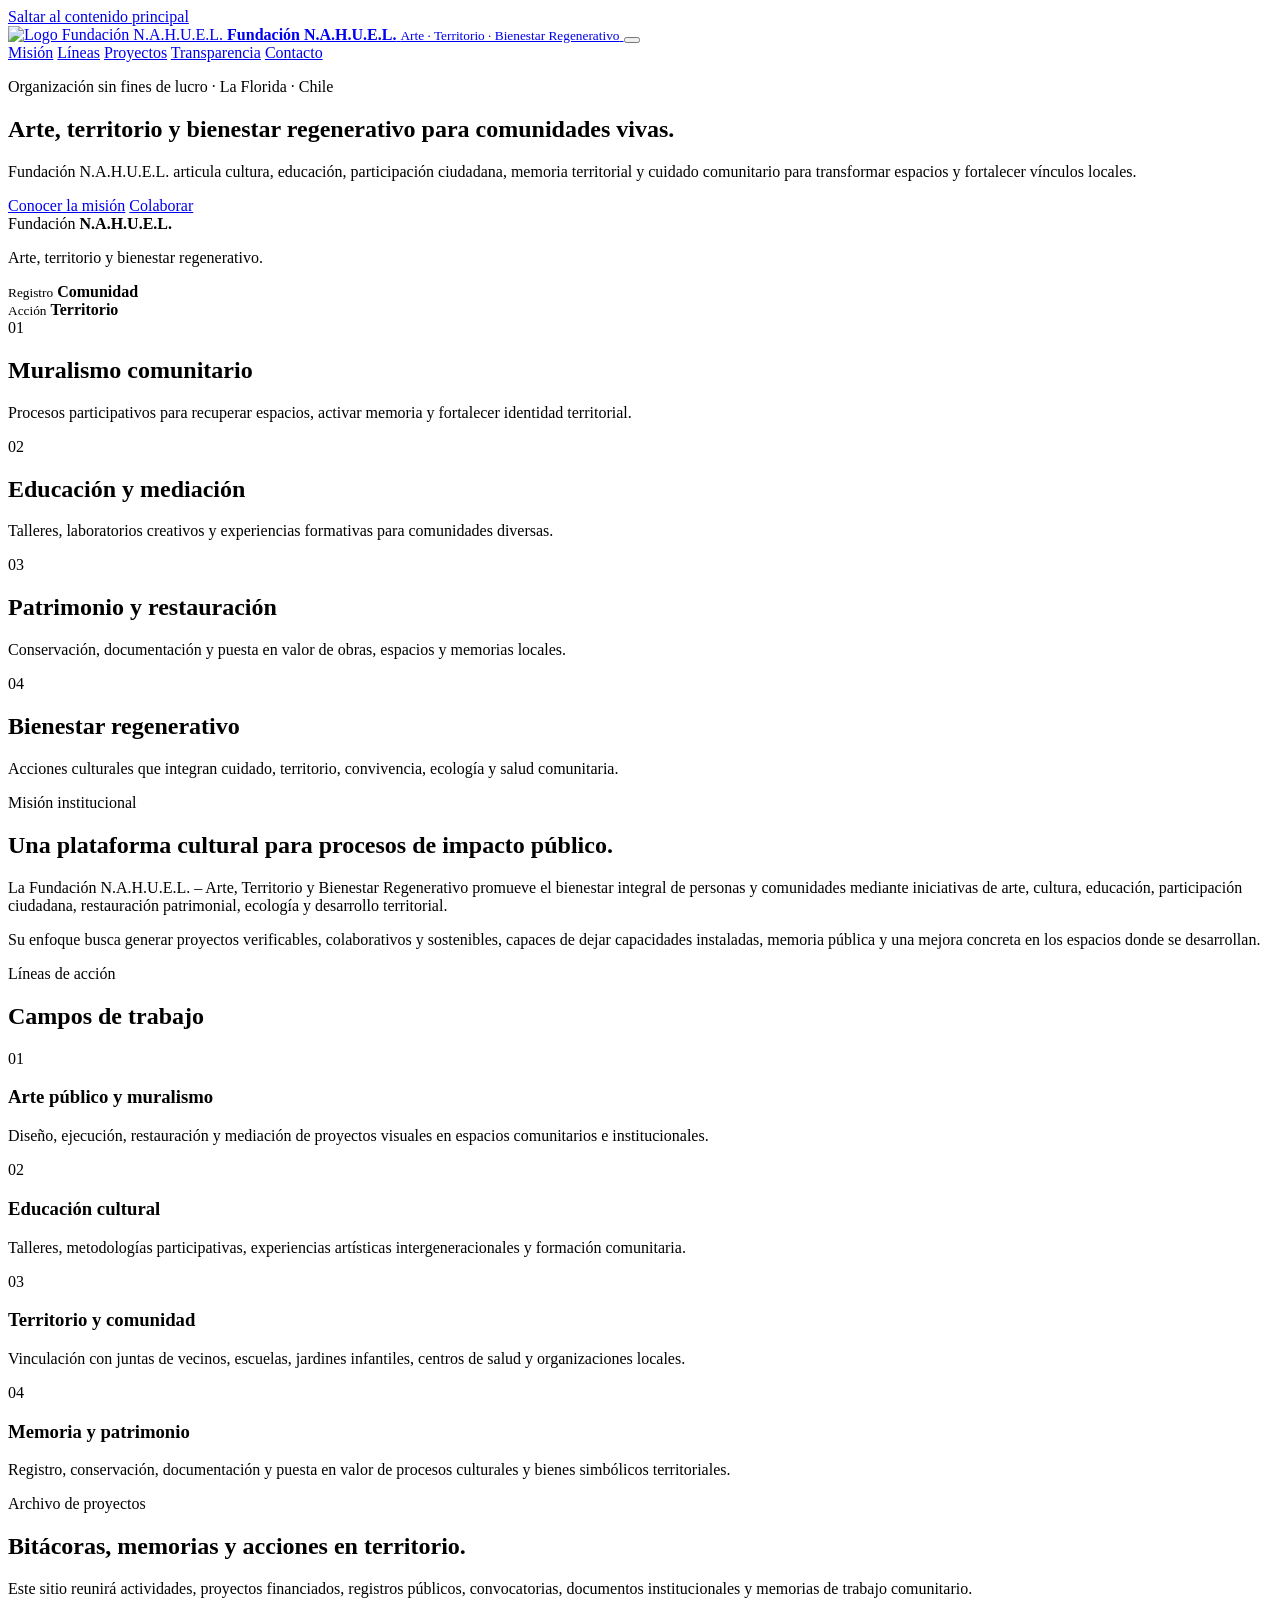
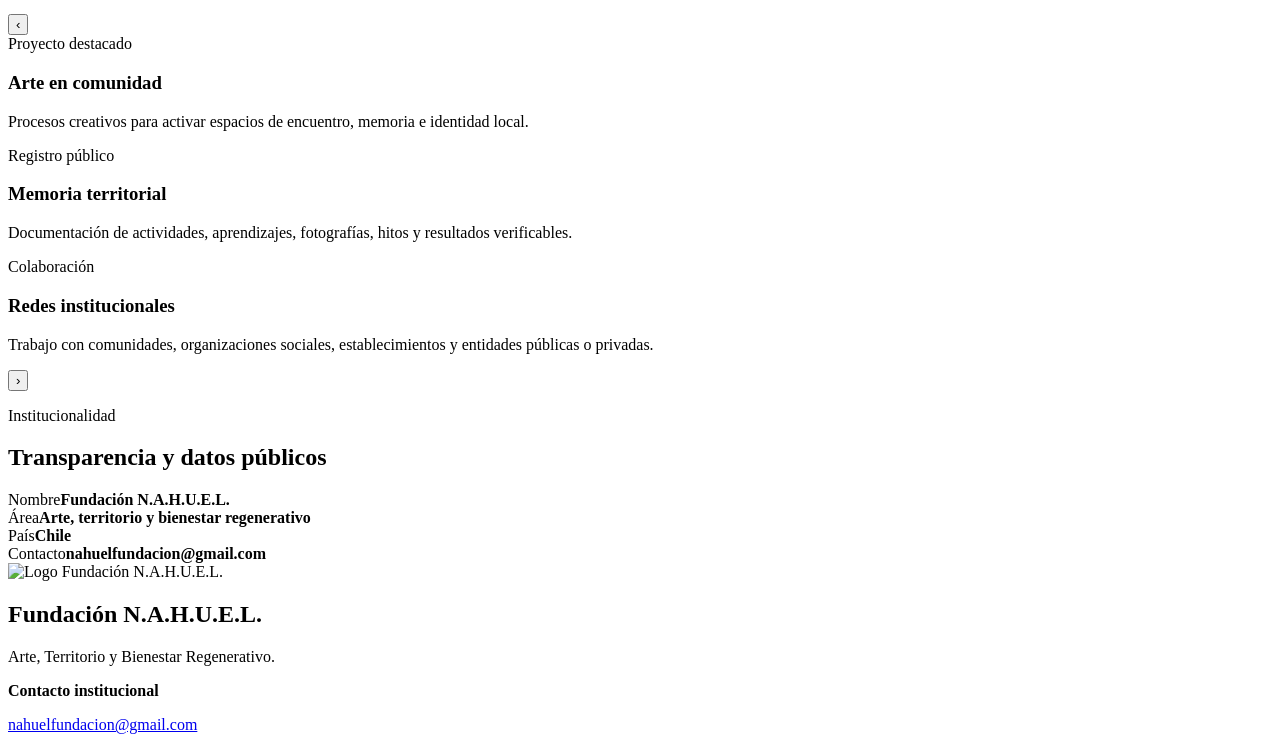
==== index.html @ 4fc53fb9 "Crear página inicial de Fundación N.A.H.U.E.L." ====
<!DOCTYPE html>
<html lang="es">
<head>
  <meta charset="UTF-8" />
  <meta name="viewport" content="width=device-width, initial-scale=1.0" />
  <title>Fundación N.A.H.U.E.L. | Arte, Territorio y Bienestar Regenerativo</title>
  <meta name="description" content="Sitio institucional de la Fundación N.A.H.U.E.L. – Arte, Territorio y Bienestar Regenerativo." />
  <meta name="theme-color" content="#f4efe5" />
  <link rel="preconnect" href="https://fonts.googleapis.com" />
  <link rel="preconnect" href="https://fonts.gstatic.com" crossorigin />
  <link href="https://fonts.googleapis.com/css2?family=Archivo:wght@400;500;700;800;900&family=Inter:wght@400;500;600;700&display=swap" rel="stylesheet" />
  <link rel="stylesheet" href="styles.css" />
</head>
<body>
  <a class="skip-link" href="#contenido">Saltar al contenido principal</a>

  <header class="site-header" aria-label="Encabezado principal">
    <a class="brand" href="#inicio" aria-label="Inicio Fundación N.A.H.U.E.L.">
      <img src="assets/img/logo-nahuel.svg" alt="Logo Fundación N.A.H.U.E.L." class="brand-logo" />
      <span class="brand-text">
        <strong>Fundación N.A.H.U.E.L.</strong>
        <small>Arte · Territorio · Bienestar Regenerativo</small>
      </span>
    </a>

    <button class="menu-toggle" type="button" aria-label="Abrir menú" aria-expanded="false" aria-controls="main-nav">
      <span></span><span></span><span></span>
    </button>

    <nav id="main-nav" class="main-nav" aria-label="Navegación principal">
      <a href="#mision">Misión</a>
      <a href="#lineas">Líneas</a>
      <a href="#proyectos">Proyectos</a>
      <a href="#transparencia">Transparencia</a>
      <a href="#contacto">Contacto</a>
    </nav>
  </header>

  <main id="contenido">
    <section id="inicio" class="hero section-pad">
      <div class="hero-copy">
        <p class="eyebrow">Organización sin fines de lucro · La Florida · Chile</p>
        <h1>Arte, territorio y bienestar regenerativo para comunidades vivas.</h1>
        <p class="lead">
          Fundación N.A.H.U.E.L. articula cultura, educación, participación ciudadana, memoria territorial y cuidado comunitario para transformar espacios y fortalecer vínculos locales.
        </p>
        <div class="hero-actions">
          <a class="button button-primary" href="#mision">Conocer la misión</a>
          <a class="button button-secondary" href="#contacto">Colaborar</a>
        </div>
      </div>

      <div class="hero-visual" aria-label="Panel visual institucional">
        <div class="mission-orbit orbit-one"></div>
        <div class="mission-orbit orbit-two"></div>
        <div class="visual-card visual-card-main">
          <span>Fundación</span>
          <strong>N.A.H.U.E.L.</strong>
          <p>Arte, territorio y bienestar regenerativo.</p>
        </div>
        <div class="visual-card visual-card-small top-card">
          <small>Registro</small>
          <strong>Comunidad</strong>
        </div>
        <div class="visual-card visual-card-small bottom-card">
          <small>Acción</small>
          <strong>Territorio</strong>
        </div>
      </div>
    </section>

    <section class="story-rail" aria-label="Áreas destacadas">
      <article>
        <span>01</span>
        <h2>Muralismo comunitario</h2>
        <p>Procesos participativos para recuperar espacios, activar memoria y fortalecer identidad territorial.</p>
      </article>
      <article>
        <span>02</span>
        <h2>Educación y mediación</h2>
        <p>Talleres, laboratorios creativos y experiencias formativas para comunidades diversas.</p>
      </article>
      <article>
        <span>03</span>
        <h2>Patrimonio y restauración</h2>
        <p>Conservación, documentación y puesta en valor de obras, espacios y memorias locales.</p>
      </article>
      <article>
        <span>04</span>
        <h2>Bienestar regenerativo</h2>
        <p>Acciones culturales que integran cuidado, territorio, convivencia, ecología y salud comunitaria.</p>
      </article>
    </section>

    <section id="mision" class="section-pad split-section">
      <div class="section-kicker">
        <p class="eyebrow">Misión institucional</p>
        <h2>Una plataforma cultural para procesos de impacto público.</h2>
      </div>
      <div class="rich-text">
        <p>
          La Fundación N.A.H.U.E.L. – Arte, Territorio y Bienestar Regenerativo promueve el bienestar integral de personas y comunidades mediante iniciativas de arte, cultura, educación, participación ciudadana, restauración patrimonial, ecología y desarrollo territorial.
        </p>
        <p>
          Su enfoque busca generar proyectos verificables, colaborativos y sostenibles, capaces de dejar capacidades instaladas, memoria pública y una mejora concreta en los espacios donde se desarrollan.
        </p>
      </div>
    </section>

    <section id="lineas" class="section-pad">
      <div class="section-heading">
        <p class="eyebrow">Líneas de acción</p>
        <h2>Campos de trabajo</h2>
      </div>
      <div class="card-grid">
        <article class="program-card">
          <span class="card-number">01</span>
          <h3>Arte público y muralismo</h3>
          <p>Diseño, ejecución, restauración y mediación de proyectos visuales en espacios comunitarios e institucionales.</p>
        </article>
        <article class="program-card">
          <span class="card-number">02</span>
          <h3>Educación cultural</h3>
          <p>Talleres, metodologías participativas, experiencias artísticas intergeneracionales y formación comunitaria.</p>
        </article>
        <article class="program-card">
          <span class="card-number">03</span>
          <h3>Territorio y comunidad</h3>
          <p>Vinculación con juntas de vecinos, escuelas, jardines infantiles, centros de salud y organizaciones locales.</p>
        </article>
        <article class="program-card">
          <span class="card-number">04</span>
          <h3>Memoria y patrimonio</h3>
          <p>Registro, conservación, documentación y puesta en valor de procesos culturales y bienes simbólicos territoriales.</p>
        </article>
      </div>
    </section>

    <section id="proyectos" class="section-pad feature-section">
      <div>
        <p class="eyebrow">Archivo de proyectos</p>
        <h2>Bitácoras, memorias y acciones en territorio.</h2>
        <p>
          Este sitio reunirá actividades, proyectos financiados, registros públicos, convocatorias, documentos institucionales y memorias de trabajo comunitario.
        </p>
      </div>
      <div class="mission-slider" aria-label="Carrusel de contenidos destacados">
        <button class="slider-control prev" type="button" aria-label="Ver anterior">‹</button>
        <div class="slides">
          <article class="slide active">
            <span>Proyecto destacado</span>
            <h3>Arte en comunidad</h3>
            <p>Procesos creativos para activar espacios de encuentro, memoria e identidad local.</p>
          </article>
          <article class="slide">
            <span>Registro público</span>
            <h3>Memoria territorial</h3>
            <p>Documentación de actividades, aprendizajes, fotografías, hitos y resultados verificables.</p>
          </article>
          <article class="slide">
            <span>Colaboración</span>
            <h3>Redes institucionales</h3>
            <p>Trabajo con comunidades, organizaciones sociales, establecimientos y entidades públicas o privadas.</p>
          </article>
        </div>
        <button class="slider-control next" type="button" aria-label="Ver siguiente">›</button>
      </div>
    </section>

    <section id="transparencia" class="section-pad transparency-section">
      <div class="section-heading">
        <p class="eyebrow">Institucionalidad</p>
        <h2>Transparencia y datos públicos</h2>
      </div>
      <div class="data-grid">
        <div><span>Nombre</span><strong>Fundación N.A.H.U.E.L.</strong></div>
        <div><span>Área</span><strong>Arte, territorio y bienestar regenerativo</strong></div>
        <div><span>País</span><strong>Chile</strong></div>
        <div><span>Contacto</span><strong>nahuelfundacion@gmail.com</strong></div>
      </div>
    </section>
  </main>

  <footer id="contacto" class="site-footer">
    <div>
      <img src="assets/img/logo-nahuel.svg" alt="Logo Fundación N.A.H.U.E.L." class="footer-logo" />
      <h2>Fundación N.A.H.U.E.L.</h2>
      <p>Arte, Territorio y Bienestar Regenerativo.</p>
    </div>
    <div class="footer-contact">
      <p><strong>Contacto institucional</strong></p>
      <a href="mailto:nahuelfundacion@gmail.com">nahuelfundacion@gmail.com</a>
    </div>
  </footer>

  <script src="script.js"></script>
</body>
</html>
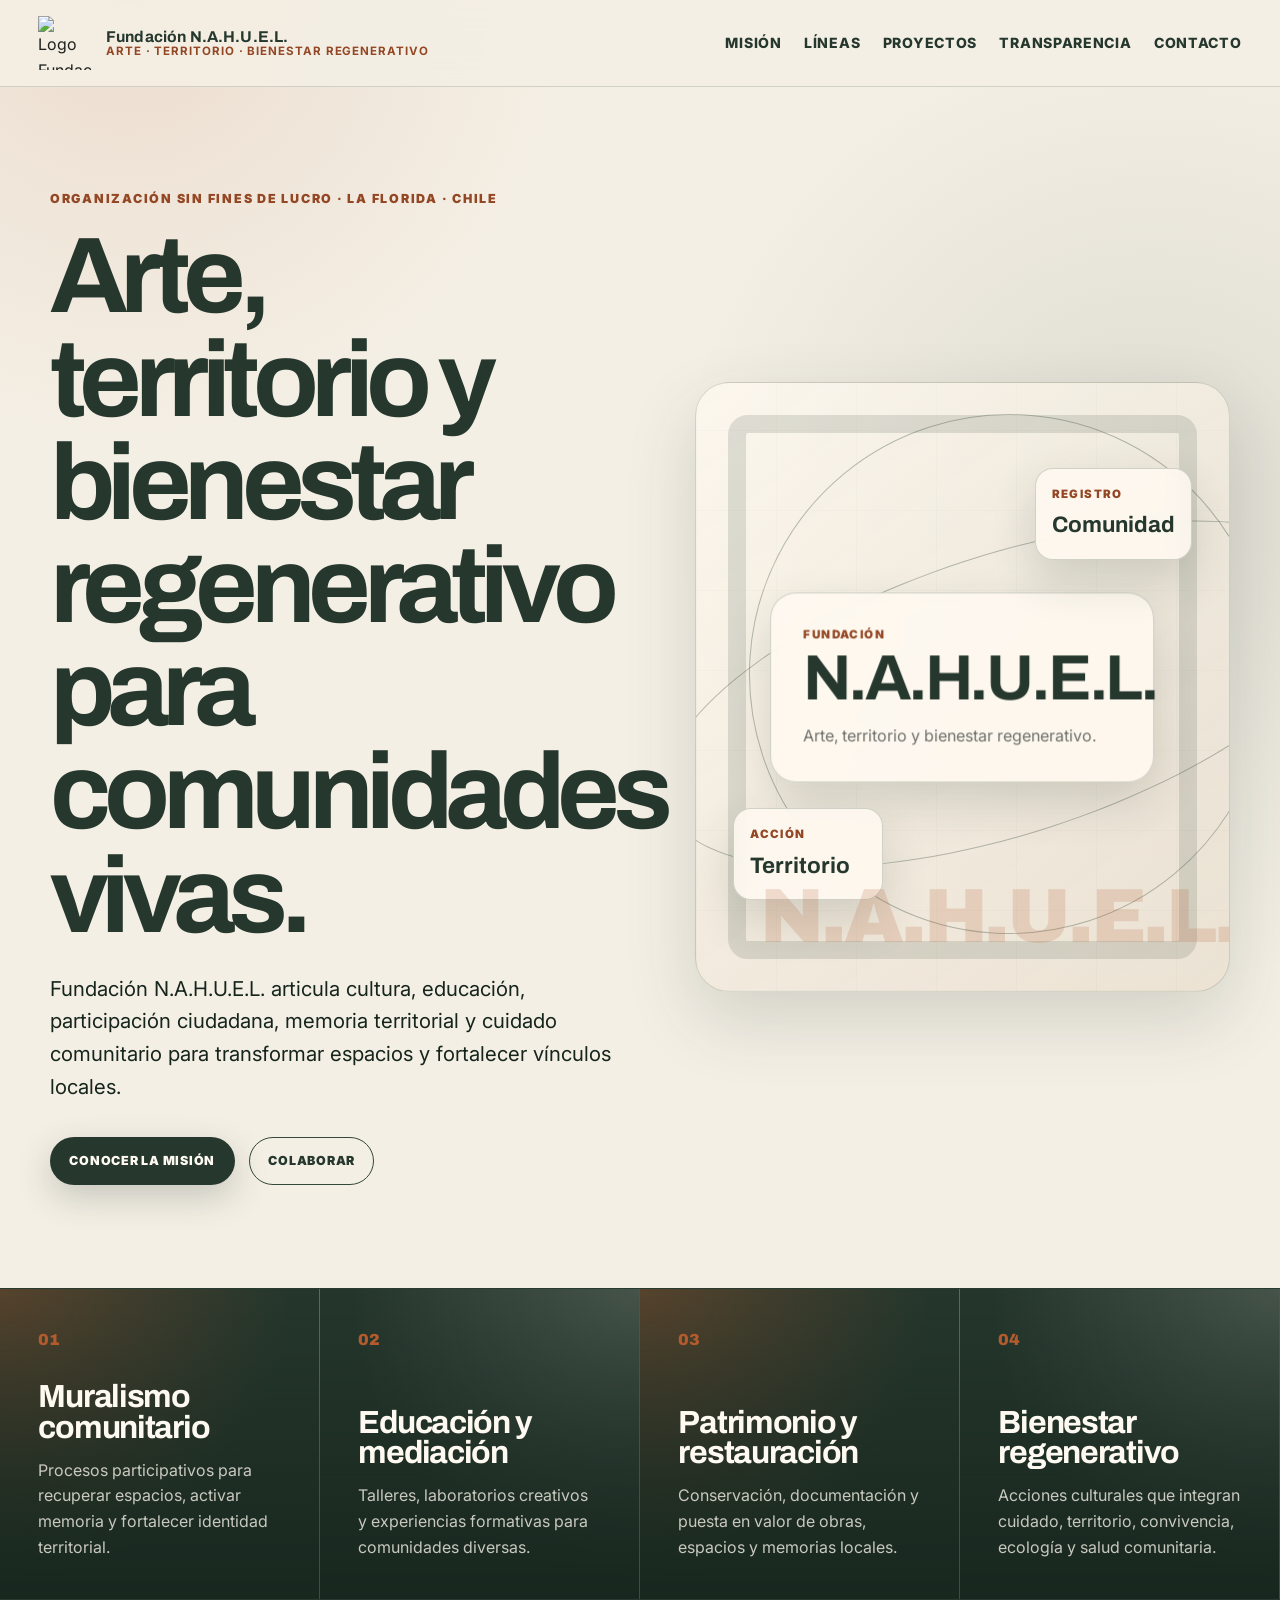
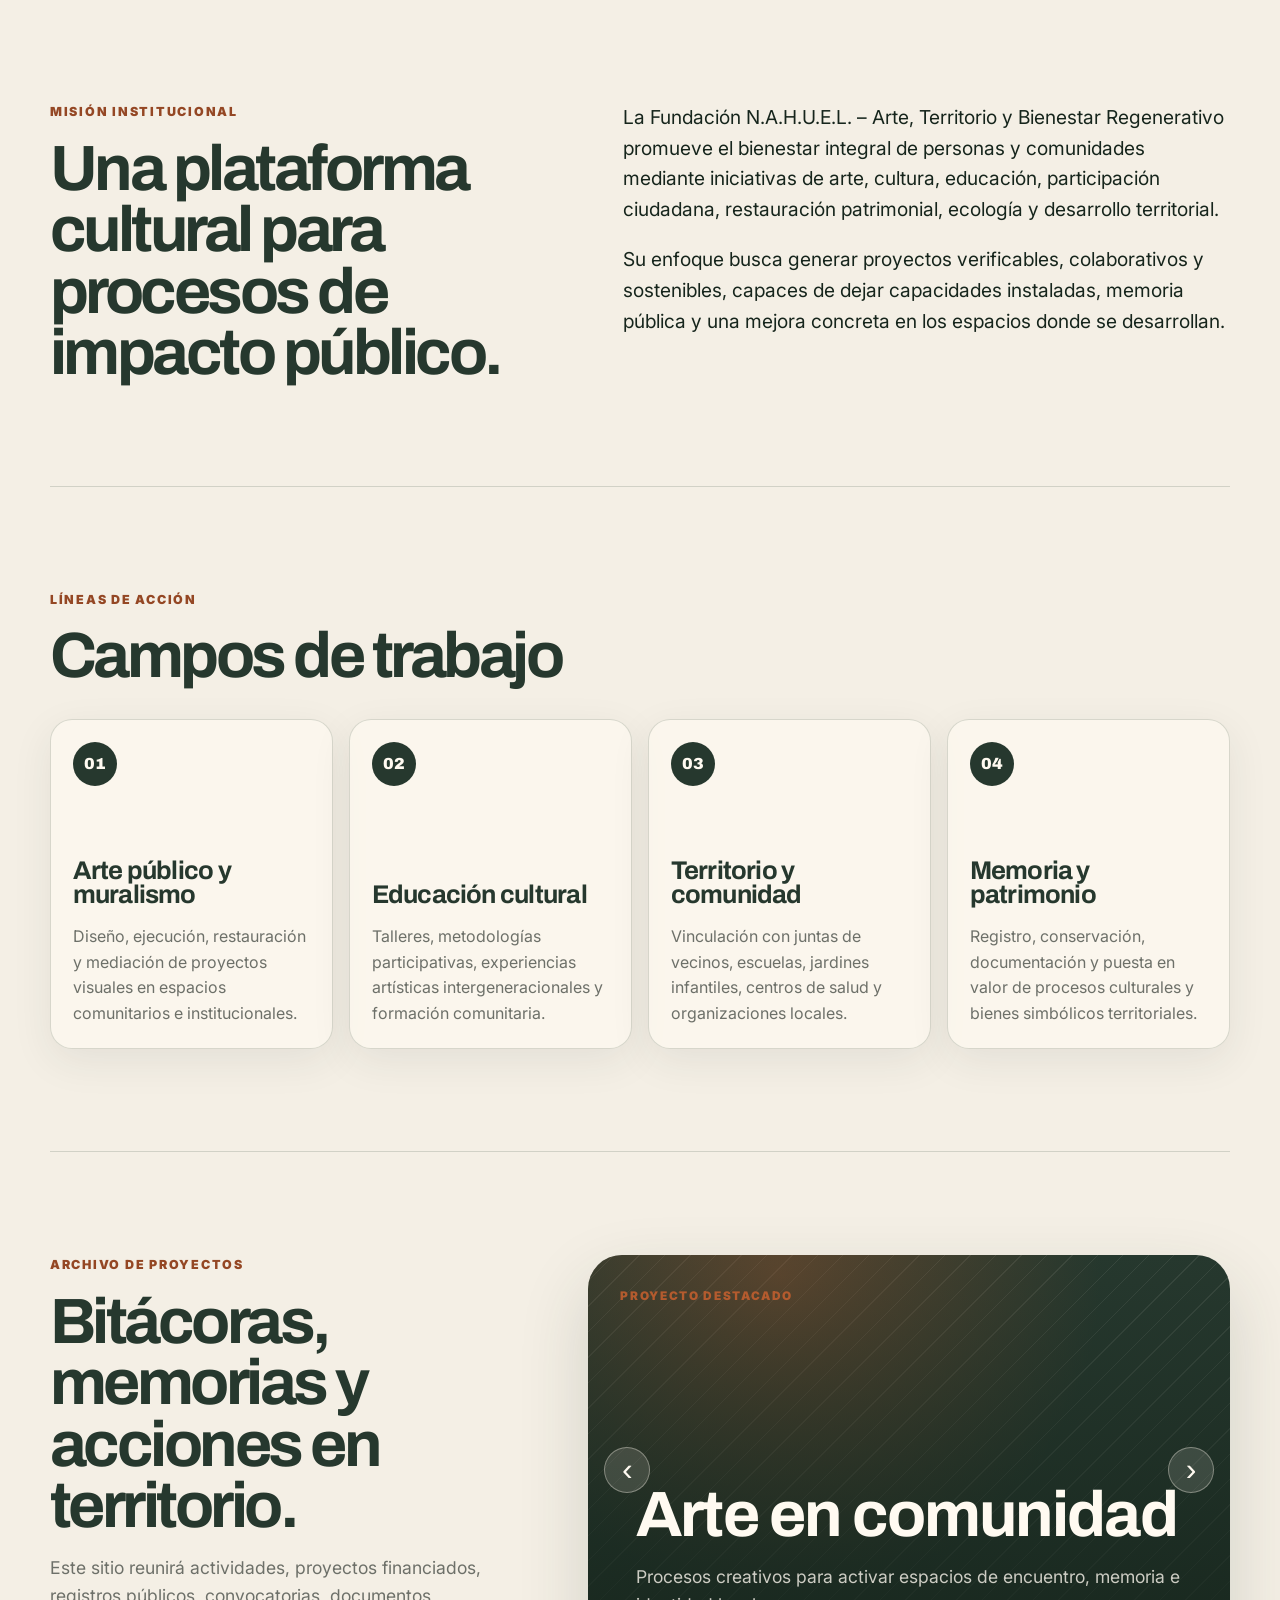
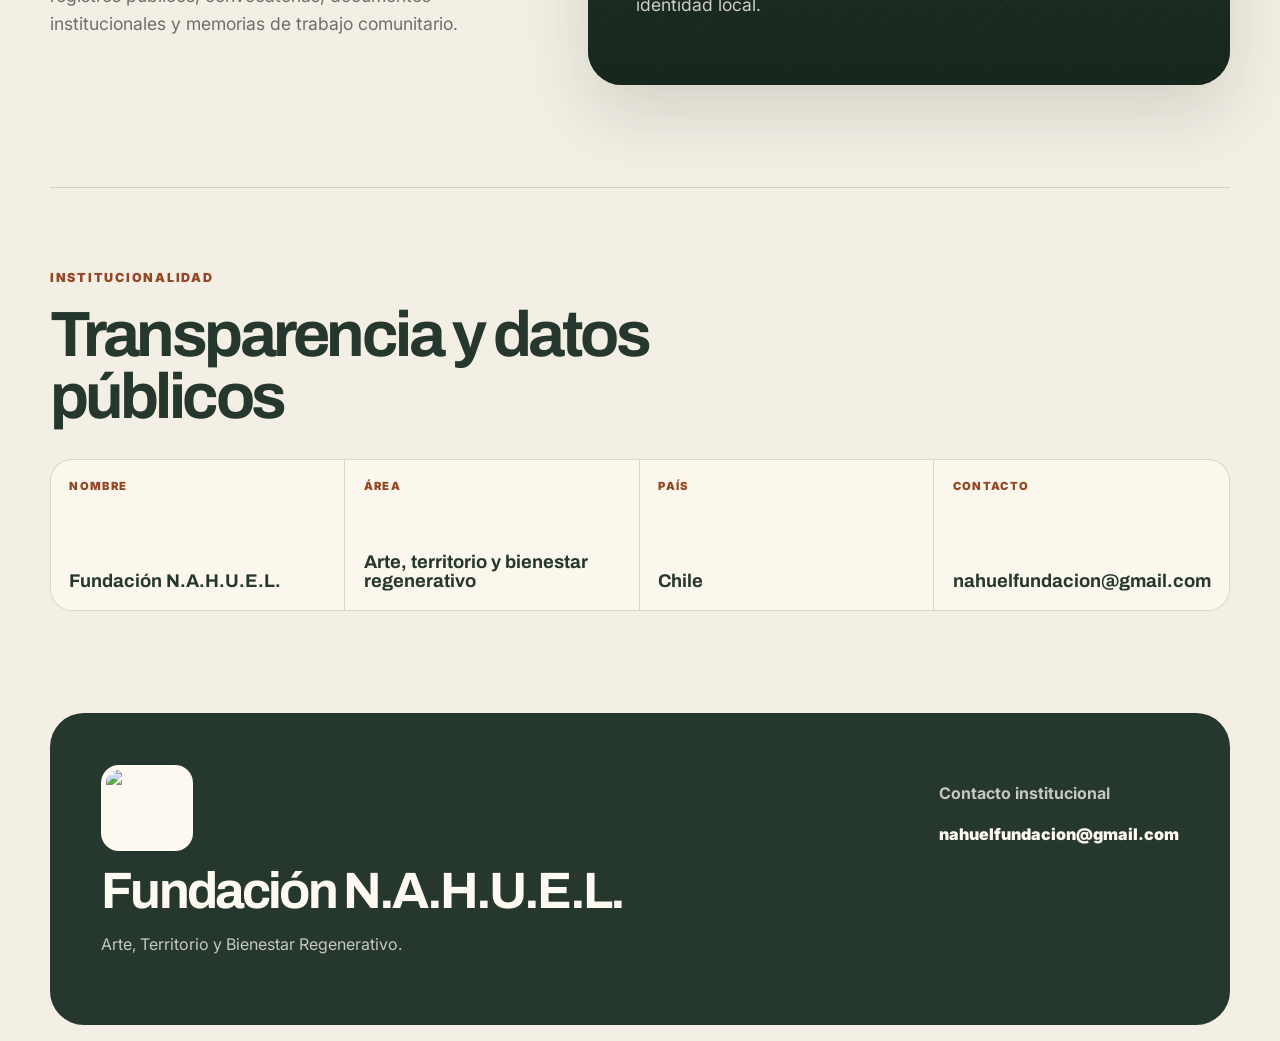
==== commit bce298eb: "Usar logo real en header y footer" ====
--- a/index.html
+++ b/index.html
@@ -16,7 +16,7 @@
 
   <header class="site-header" aria-label="Encabezado principal">
     <a class="brand" href="#inicio" aria-label="Inicio Fundación N.A.H.U.E.L.">
-      <img src="assets/img/logo-nahuel.svg" alt="Logo Fundación N.A.H.U.E.L." class="brand-logo" />
+      <img src="assets/img/logo nahuel - 001.jpg" alt="Logo Fundación N.A.H.U.E.L." class="brand-logo" />
       <span class="brand-text">
         <strong>Fundación N.A.H.U.E.L.</strong>
         <small>Arte · Territorio · Bienestar Regenerativo</small>
@@ -183,7 +183,7 @@
 
   <footer id="contacto" class="site-footer">
     <div>
-      <img src="assets/img/logo-nahuel.svg" alt="Logo Fundación N.A.H.U.E.L." class="footer-logo" />
+      <img src="assets/img/logo nahuel - 001.jpg" alt="Logo Fundación N.A.H.U.E.L." class="footer-logo" />
       <h2>Fundación N.A.H.U.E.L.</h2>
       <p>Arte, Territorio y Bienestar Regenerativo.</p>
     </div>
--- a/styles.css
+++ b/styles.css
@@ -0,0 +1,623 @@
+:root {
+  --bone: #f4efe5;
+  --bone-light: #fffaf1;
+  --bone-deep: #e7dccb;
+  --green: #33483a;
+  --green-deep: #26382e;
+  --green-ink: #16251c;
+  --copper: #b45b2e;
+  --copper-deep: #944724;
+  --ink: #1d211d;
+  --muted: #6d7069;
+  --line: rgba(51, 72, 58, 0.18);
+  --shadow: 0 28px 70px rgba(38, 56, 46, 0.16);
+  --radius-lg: 34px;
+  --radius-md: 22px;
+  --max: 1180px;
+}
+
+* { box-sizing: border-box; }
+
+html { scroll-behavior: smooth; }
+
+body {
+  margin: 0;
+  font-family: Inter, system-ui, -apple-system, BlinkMacSystemFont, "Segoe UI", sans-serif;
+  background:
+    radial-gradient(circle at 10% 0%, rgba(180, 91, 46, 0.12), transparent 28rem),
+    radial-gradient(circle at 90% 12%, rgba(51, 72, 58, 0.12), transparent 30rem),
+    var(--bone);
+  color: var(--ink);
+  line-height: 1.6;
+}
+
+a { color: inherit; text-decoration: none; }
+
+img { max-width: 100%; display: block; }
+
+.skip-link {
+  position: absolute;
+  top: -100px;
+  left: 1rem;
+  background: var(--green-deep);
+  color: var(--bone-light);
+  padding: 0.65rem 1rem;
+  border-radius: 999px;
+  z-index: 99;
+}
+
+.skip-link:focus { top: 1rem; }
+
+.site-header {
+  position: sticky;
+  top: 0;
+  z-index: 50;
+  display: flex;
+  align-items: center;
+  justify-content: space-between;
+  gap: 1.5rem;
+  padding: 1rem clamp(1rem, 3vw, 2.5rem);
+  background: rgba(244, 239, 229, 0.86);
+  border-bottom: 1px solid var(--line);
+  backdrop-filter: blur(18px);
+}
+
+.brand {
+  display: flex;
+  align-items: center;
+  gap: 0.85rem;
+  min-width: 260px;
+}
+
+.brand-logo {
+  width: 54px;
+  height: 54px;
+  object-fit: contain;
+}
+
+.brand-text {
+  display: flex;
+  flex-direction: column;
+  line-height: 1.12;
+}
+
+.brand-text strong {
+  font-family: Archivo, Inter, sans-serif;
+  font-size: 0.98rem;
+  letter-spacing: 0.01em;
+  color: var(--green-deep);
+}
+
+.brand-text small {
+  font-size: 0.72rem;
+  color: var(--copper-deep);
+  font-weight: 700;
+  text-transform: uppercase;
+  letter-spacing: 0.08em;
+}
+
+.main-nav {
+  display: flex;
+  align-items: center;
+  gap: clamp(0.7rem, 1.8vw, 1.4rem);
+  font-size: 0.88rem;
+  font-weight: 800;
+  letter-spacing: 0.05em;
+  text-transform: uppercase;
+  color: var(--green-deep);
+}
+
+.main-nav a {
+  position: relative;
+  padding: 0.35rem 0;
+}
+
+.main-nav a::after {
+  content: "";
+  position: absolute;
+  left: 0;
+  bottom: 0;
+  width: 0;
+  height: 2px;
+  background: var(--copper);
+  transition: width 180ms ease;
+}
+
+.main-nav a:hover::after { width: 100%; }
+
+.menu-toggle {
+  display: none;
+  border: 1px solid var(--line);
+  background: var(--bone-light);
+  border-radius: 14px;
+  width: 46px;
+  height: 42px;
+  padding: 0.55rem;
+}
+
+.menu-toggle span {
+  display: block;
+  height: 2px;
+  margin: 5px 0;
+  background: var(--green-deep);
+}
+
+.section-pad {
+  width: min(var(--max), calc(100% - 2rem));
+  margin-inline: auto;
+  padding: clamp(4rem, 8vw, 7.5rem) 0;
+}
+
+.hero {
+  min-height: calc(100vh - 86px);
+  display: grid;
+  grid-template-columns: minmax(0, 1.03fr) minmax(320px, 0.97fr);
+  align-items: center;
+  gap: clamp(2rem, 6vw, 5rem);
+}
+
+.eyebrow {
+  margin: 0 0 1rem;
+  color: var(--copper-deep);
+  font-weight: 900;
+  text-transform: uppercase;
+  letter-spacing: 0.14em;
+  font-size: 0.78rem;
+}
+
+h1, h2, h3 {
+  font-family: Archivo, Inter, sans-serif;
+  margin: 0;
+  line-height: 0.96;
+  color: var(--green-deep);
+}
+
+h1 {
+  font-size: clamp(3.1rem, 8.4vw, 7.8rem);
+  letter-spacing: -0.07em;
+  max-width: 900px;
+}
+
+h2 {
+  font-size: clamp(2.2rem, 5vw, 5rem);
+  letter-spacing: -0.055em;
+}
+
+h3 {
+  font-size: clamp(1.25rem, 2vw, 1.7rem);
+  letter-spacing: -0.03em;
+}
+
+.lead {
+  max-width: 720px;
+  margin: 1.55rem 0 0;
+  font-size: clamp(1.05rem, 1.6vw, 1.35rem);
+  color: var(--green-ink);
+}
+
+.hero-actions {
+  display: flex;
+  flex-wrap: wrap;
+  gap: 0.9rem;
+  margin-top: 2.1rem;
+}
+
+.button {
+  display: inline-flex;
+  align-items: center;
+  justify-content: center;
+  min-height: 48px;
+  padding: 0.8rem 1.15rem;
+  border-radius: 999px;
+  border: 1px solid transparent;
+  font-weight: 900;
+  text-transform: uppercase;
+  letter-spacing: 0.06em;
+  font-size: 0.78rem;
+}
+
+.button-primary {
+  background: var(--green-deep);
+  color: var(--bone-light);
+  box-shadow: 0 12px 34px rgba(38, 56, 46, 0.22);
+}
+
+.button-secondary {
+  background: transparent;
+  color: var(--green-deep);
+  border-color: var(--green);
+}
+
+.hero-visual {
+  position: relative;
+  min-height: 610px;
+  border: 1px solid var(--line);
+  border-radius: var(--radius-lg);
+  overflow: hidden;
+  background:
+    linear-gradient(145deg, rgba(255, 250, 241, 0.74), rgba(231, 220, 203, 0.68)),
+    repeating-linear-gradient(90deg, rgba(51, 72, 58, 0.08) 0 1px, transparent 1px 80px),
+    repeating-linear-gradient(0deg, rgba(51, 72, 58, 0.07) 0 1px, transparent 1px 80px);
+  box-shadow: var(--shadow);
+}
+
+.hero-visual::before {
+  content: "";
+  position: absolute;
+  inset: 2rem;
+  border: 18px solid rgba(51, 72, 58, 0.9);
+  border-radius: 20px;
+  opacity: 0.16;
+}
+
+.hero-visual::after {
+  content: "N.A.H.U.E.L.";
+  position: absolute;
+  right: -0.5rem;
+  bottom: 0.8rem;
+  font-family: Archivo, Inter, sans-serif;
+  font-weight: 900;
+  font-size: clamp(3rem, 6vw, 5.6rem);
+  letter-spacing: -0.04em;
+  color: rgba(180, 91, 46, 0.18);
+}
+
+.mission-orbit {
+  position: absolute;
+  border: 1px solid rgba(51, 72, 58, 0.34);
+  border-radius: 50%;
+  transform: rotate(-18deg);
+}
+
+.orbit-one {
+  width: 520px;
+  height: 520px;
+  left: 10%;
+  top: 5%;
+}
+
+.orbit-two {
+  width: 720px;
+  height: 280px;
+  left: -9%;
+  top: 28%;
+}
+
+.visual-card {
+  position: absolute;
+  border: 1px solid rgba(51, 72, 58, 0.22);
+  background: rgba(255, 250, 241, 0.86);
+  box-shadow: 0 20px 46px rgba(38, 56, 46, 0.16);
+  backdrop-filter: blur(10px);
+}
+
+.visual-card-main {
+  left: 50%;
+  top: 50%;
+  width: min(72%, 390px);
+  transform: translate(-50%, -50%);
+  padding: 2rem;
+  border-radius: 26px;
+}
+
+.visual-card-main span,
+.visual-card-small small {
+  display: block;
+  color: var(--copper-deep);
+  font-weight: 900;
+  text-transform: uppercase;
+  letter-spacing: 0.12em;
+  font-size: 0.72rem;
+}
+
+.visual-card-main strong {
+  display: block;
+  margin-top: 0.35rem;
+  font-family: Archivo, Inter, sans-serif;
+  font-size: clamp(2.5rem, 5vw, 4.3rem);
+  line-height: 0.9;
+  color: var(--green-deep);
+  letter-spacing: -0.05em;
+}
+
+.visual-card-main p {
+  margin: 1rem 0 0;
+  color: var(--muted);
+}
+
+.visual-card-small {
+  min-width: 150px;
+  padding: 1rem;
+  border-radius: 18px;
+}
+
+.visual-card-small strong {
+  display: block;
+  color: var(--green-deep);
+  font-family: Archivo, Inter, sans-serif;
+  font-size: 1.4rem;
+  margin-top: 0.25rem;
+}
+
+.top-card { right: 7%; top: 14%; }
+.bottom-card { left: 7%; bottom: 15%; }
+
+.story-rail {
+  width: min(100%, 1480px);
+  margin: 0 auto;
+  display: grid;
+  grid-template-columns: repeat(4, 1fr);
+  border-block: 1px solid var(--line);
+  background: var(--green-deep);
+  color: var(--bone-light);
+}
+
+.story-rail article {
+  min-height: 310px;
+  padding: clamp(1.4rem, 3vw, 2.4rem);
+  display: flex;
+  flex-direction: column;
+  justify-content: flex-end;
+  border-right: 1px solid rgba(244, 239, 229, 0.18);
+  background:
+    linear-gradient(180deg, rgba(22, 37, 28, 0.08), rgba(22, 37, 28, 0.86)),
+    radial-gradient(circle at 0% 0%, rgba(180, 91, 46, 0.38), transparent 18rem);
+}
+
+.story-rail article:nth-child(even) {
+  background:
+    linear-gradient(180deg, rgba(22, 37, 28, 0.10), rgba(22, 37, 28, 0.88)),
+    radial-gradient(circle at 100% 0%, rgba(244, 239, 229, 0.18), transparent 18rem);
+}
+
+.story-rail span {
+  color: var(--copper);
+  font-family: Archivo, Inter, sans-serif;
+  font-weight: 900;
+  margin-bottom: auto;
+}
+
+.story-rail h2 {
+  color: var(--bone-light);
+  font-size: clamp(1.5rem, 2.5vw, 2.35rem);
+  letter-spacing: -0.04em;
+}
+
+.story-rail p {
+  margin: 0.9rem 0 0;
+  color: rgba(255, 250, 241, 0.76);
+}
+
+.split-section {
+  display: grid;
+  grid-template-columns: 0.9fr 1.1fr;
+  gap: clamp(2rem, 6vw, 5rem);
+  border-bottom: 1px solid var(--line);
+}
+
+.rich-text {
+  font-size: clamp(1.05rem, 1.5vw, 1.28rem);
+  color: var(--green-ink);
+}
+
+.rich-text p:first-child { margin-top: 0; }
+
+.section-heading {
+  max-width: 820px;
+  margin-bottom: 2rem;
+}
+
+.card-grid {
+  display: grid;
+  grid-template-columns: repeat(4, 1fr);
+  gap: 1rem;
+}
+
+.program-card {
+  min-height: 330px;
+  padding: 1.35rem;
+  border: 1px solid var(--line);
+  border-radius: var(--radius-md);
+  background: rgba(255, 250, 241, 0.64);
+  box-shadow: 0 12px 40px rgba(38, 56, 46, 0.08);
+  display: flex;
+  flex-direction: column;
+}
+
+.card-number {
+  width: 44px;
+  height: 44px;
+  border-radius: 50%;
+  display: grid;
+  place-items: center;
+  background: var(--green-deep);
+  color: var(--bone-light);
+  font-family: Archivo, Inter, sans-serif;
+  font-weight: 900;
+  margin-bottom: auto;
+}
+
+.program-card h3 { margin-top: 4rem; }
+.program-card p { color: var(--muted); margin-bottom: 0; }
+
+.feature-section {
+  display: grid;
+  grid-template-columns: 0.85fr 1.15fr;
+  gap: clamp(2rem, 5vw, 4rem);
+  align-items: stretch;
+  border-top: 1px solid var(--line);
+  border-bottom: 1px solid var(--line);
+}
+
+.feature-section > div:first-child p:last-child {
+  font-size: 1.1rem;
+  color: var(--muted);
+}
+
+.mission-slider {
+  position: relative;
+  min-height: 430px;
+  border-radius: var(--radius-lg);
+  overflow: hidden;
+  background: var(--green-deep);
+  color: var(--bone-light);
+  box-shadow: var(--shadow);
+}
+
+.slides, .slide { height: 100%; }
+
+.slide {
+  display: none;
+  min-height: 430px;
+  padding: clamp(1.5rem, 4vw, 3rem);
+  flex-direction: column;
+  justify-content: flex-end;
+  background:
+    linear-gradient(180deg, rgba(38, 56, 46, 0.18), rgba(22, 37, 28, 0.92)),
+    radial-gradient(circle at 30% 5%, rgba(180, 91, 46, 0.45), transparent 20rem),
+    repeating-linear-gradient(135deg, rgba(244, 239, 229, 0.10) 0 1px, transparent 1px 18px);
+}
+
+.slide.active { display: flex; }
+
+.slide span {
+  position: absolute;
+  top: 2rem;
+  left: 2rem;
+  color: var(--copper);
+  font-weight: 900;
+  text-transform: uppercase;
+  letter-spacing: 0.14em;
+  font-size: 0.74rem;
+}
+
+.slide h3 {
+  color: var(--bone-light);
+  font-size: clamp(2.4rem, 5vw, 5rem);
+  max-width: 620px;
+}
+
+.slide p {
+  max-width: 560px;
+  color: rgba(255, 250, 241, 0.78);
+  font-size: 1.1rem;
+}
+
+.slider-control {
+  position: absolute;
+  top: 50%;
+  z-index: 4;
+  transform: translateY(-50%);
+  width: 46px;
+  height: 46px;
+  border-radius: 50%;
+  border: 1px solid rgba(244, 239, 229, 0.38);
+  background: rgba(244, 239, 229, 0.14);
+  color: var(--bone-light);
+  font-size: 2rem;
+  cursor: pointer;
+}
+
+.prev { left: 1rem; }
+.next { right: 1rem; }
+
+.transparency-section { padding-top: 5rem; }
+
+.data-grid {
+  display: grid;
+  grid-template-columns: repeat(4, 1fr);
+  border: 1px solid var(--line);
+  border-radius: var(--radius-md);
+  overflow: hidden;
+  background: rgba(255, 250, 241, 0.66);
+}
+
+.data-grid div {
+  min-height: 150px;
+  padding: 1.15rem;
+  border-right: 1px solid var(--line);
+  display: flex;
+  flex-direction: column;
+  justify-content: space-between;
+}
+
+.data-grid div:last-child { border-right: 0; }
+
+.data-grid span {
+  color: var(--copper-deep);
+  font-weight: 900;
+  text-transform: uppercase;
+  letter-spacing: 0.12em;
+  font-size: 0.7rem;
+}
+
+.data-grid strong {
+  color: var(--green-deep);
+  font-family: Archivo, Inter, sans-serif;
+  font-size: 1.15rem;
+  line-height: 1.05;
+}
+
+.site-footer {
+  width: min(var(--max), calc(100% - 2rem));
+  margin: 0 auto 1rem;
+  padding: clamp(2rem, 5vw, 3.2rem);
+  border-radius: var(--radius-lg);
+  background: var(--green-deep);
+  color: var(--bone-light);
+  display: flex;
+  justify-content: space-between;
+  gap: 2rem;
+}
+
+.footer-logo {
+  width: 92px;
+  background: var(--bone-light);
+  border-radius: 18px;
+  padding: 0.3rem;
+  margin-bottom: 1rem;
+}
+
+.site-footer h2 {
+  color: var(--bone-light);
+  font-size: clamp(2rem, 4vw, 3.6rem);
+}
+
+.site-footer p { color: rgba(255, 250, 241, 0.74); }
+.site-footer a { color: var(--bone-light); font-weight: 900; }
+
+@media (max-width: 980px) {
+  .menu-toggle { display: block; }
+  .main-nav {
+    position: absolute;
+    top: 100%;
+    left: 1rem;
+    right: 1rem;
+    display: none;
+    flex-direction: column;
+    align-items: stretch;
+    padding: 1rem;
+    border: 1px solid var(--line);
+    border-radius: 20px;
+    background: var(--bone-light);
+    box-shadow: var(--shadow);
+  }
+  .main-nav.open { display: flex; }
+  .hero, .split-section, .feature-section { grid-template-columns: 1fr; }
+  .hero { min-height: auto; }
+  .hero-visual { min-height: 520px; }
+  .story-rail, .card-grid, .data-grid { grid-template-columns: repeat(2, 1fr); }
+}
+
+@media (max-width: 640px) {
+  .brand { min-width: auto; }
+  .brand-text small { display: none; }
+  .brand-logo { width: 46px; height: 46px; }
+  .hero-visual { min-height: 430px; }
+  .story-rail, .card-grid, .data-grid { grid-template-columns: 1fr; }
+  .story-rail article { min-height: 250px; }
+  .program-card { min-height: 260px; }
+  .site-footer { flex-direction: column; }
+  .data-grid div { border-right: 0; border-bottom: 1px solid var(--line); }
+  .data-grid div:last-child { border-bottom: 0; }
+}
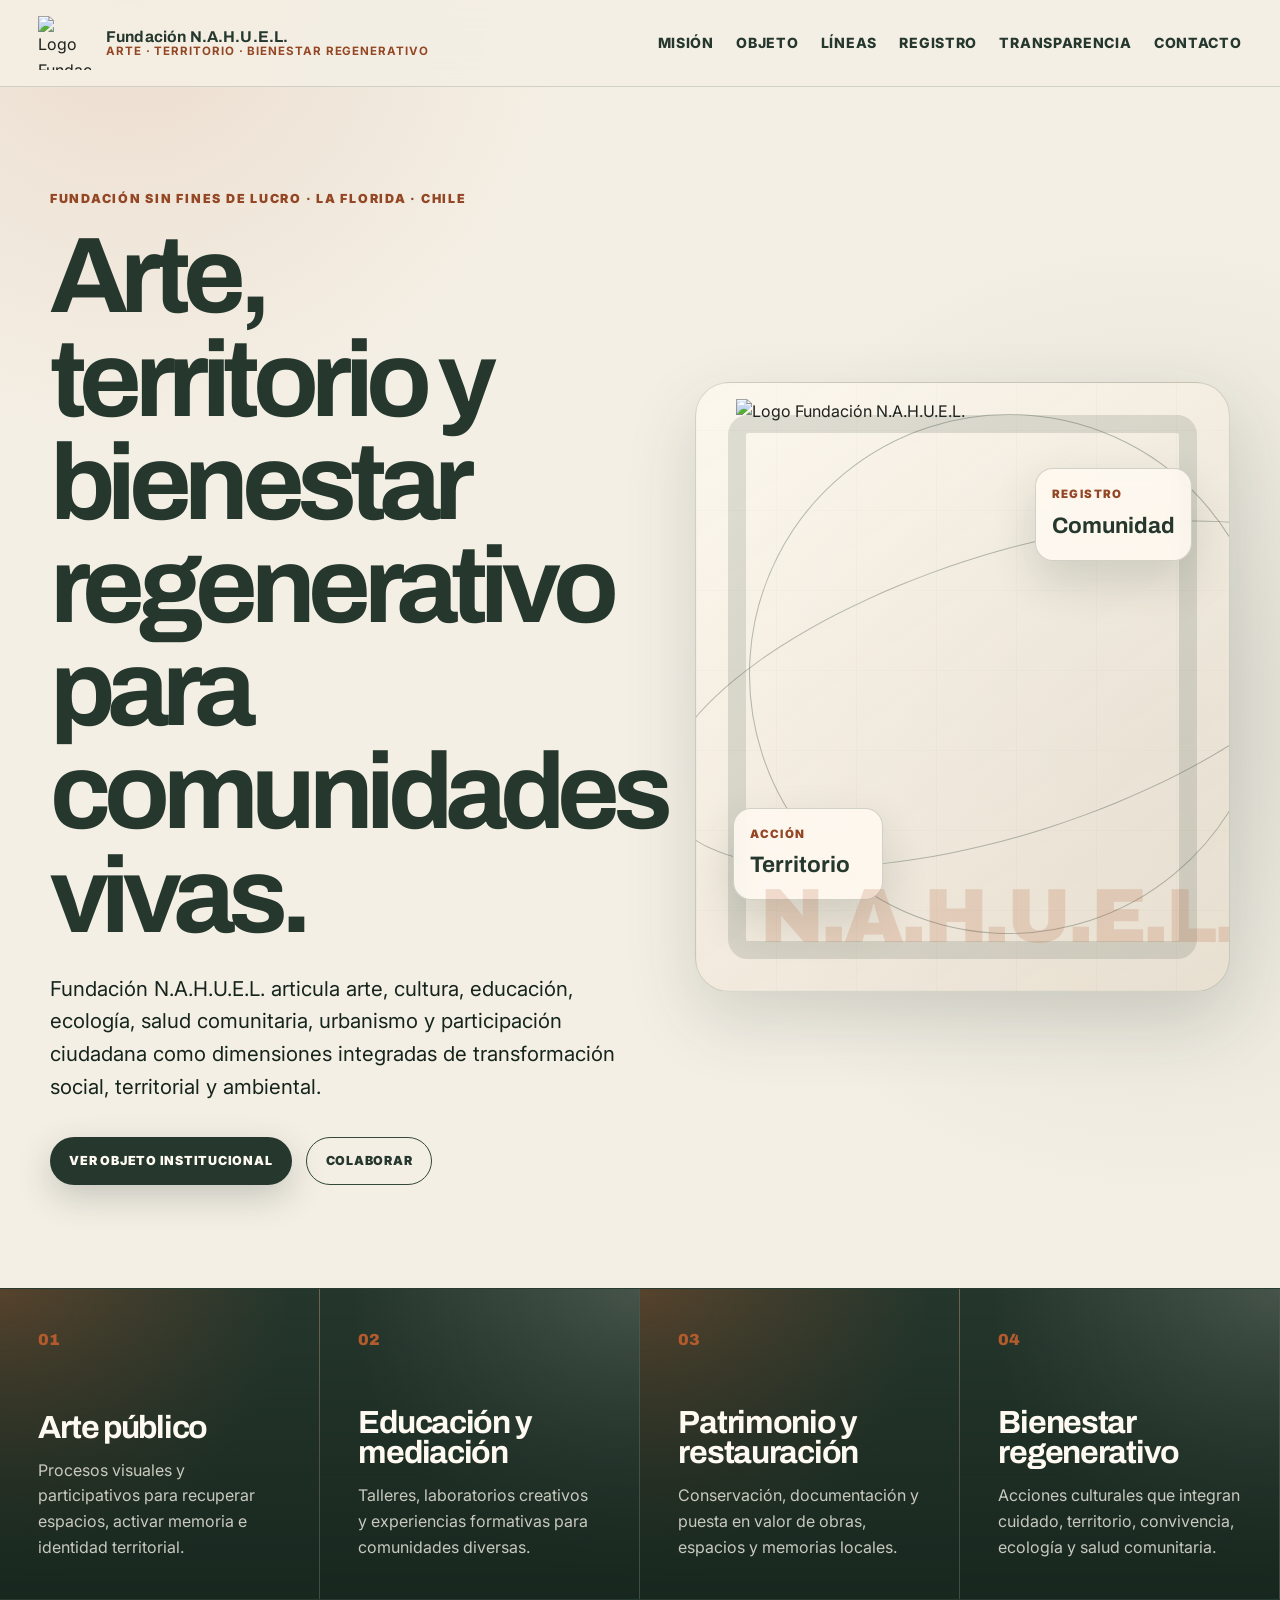
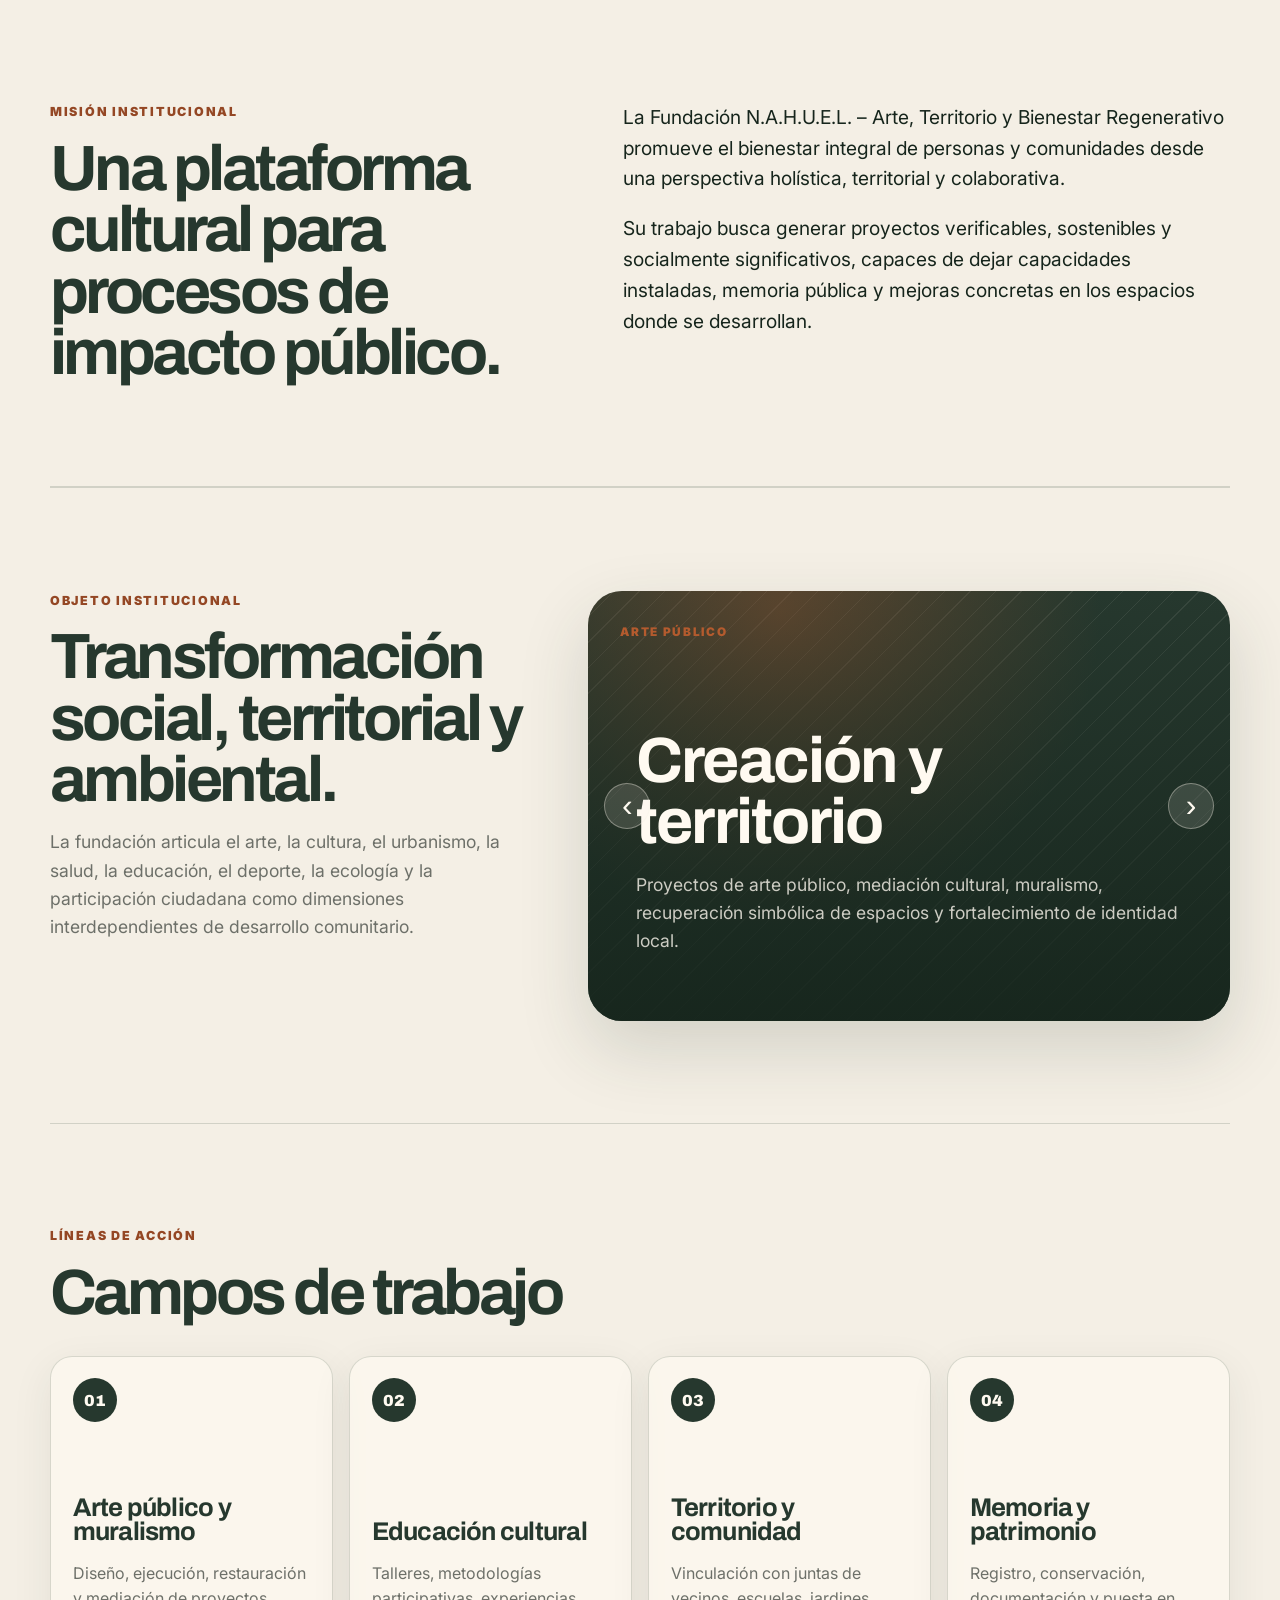
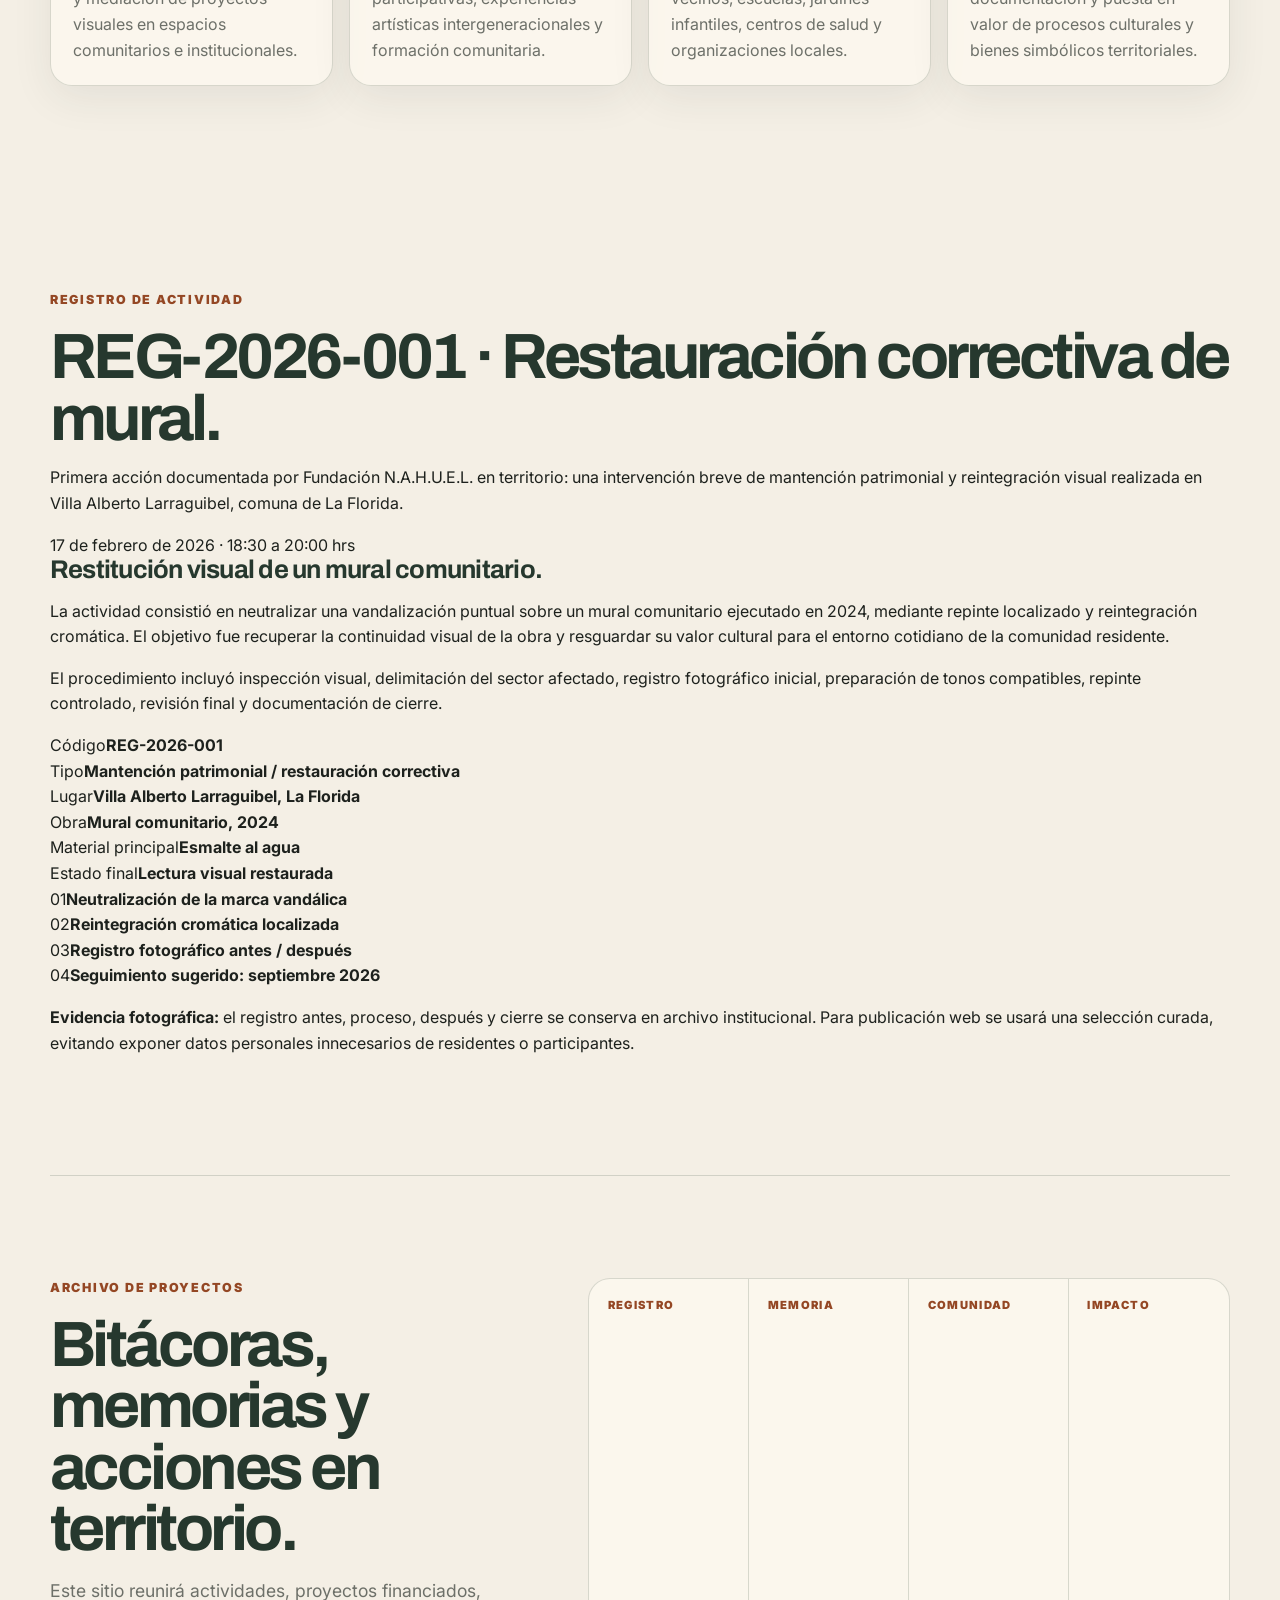
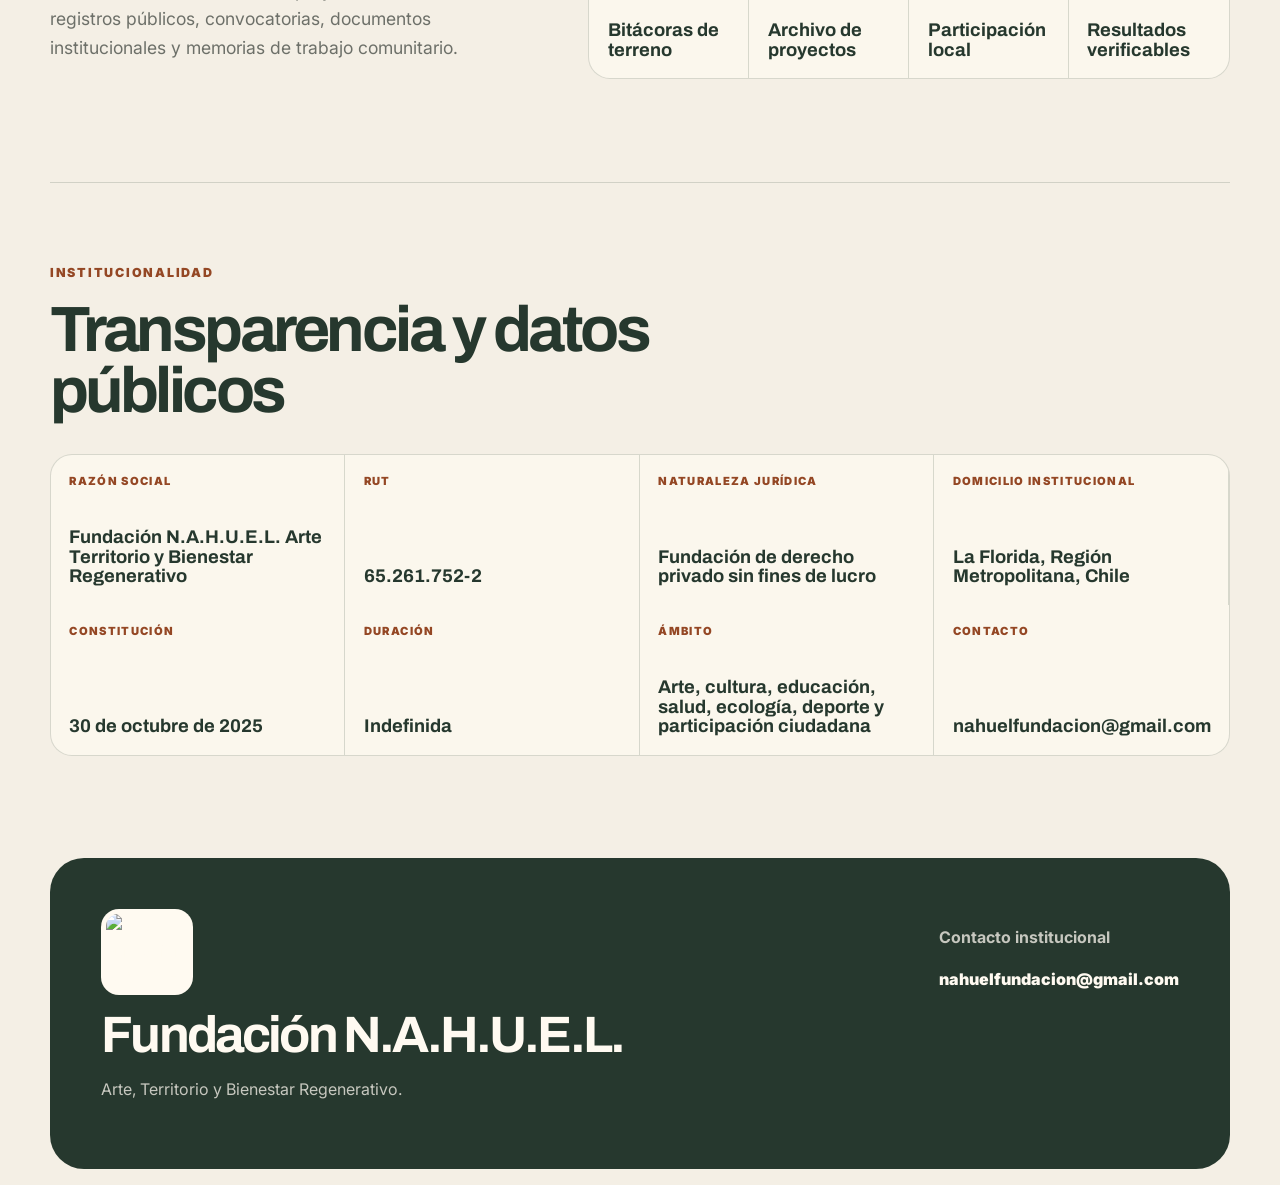
==== commit e82006de: "Refinar REG-2026-001 como caso institucional" ====
--- a/index.html
+++ b/index.html
@@ -29,8 +29,9 @@
 
     <nav id="main-nav" class="main-nav" aria-label="Navegación principal">
       <a href="#mision">Misión</a>
+      <a href="#objeto">Objeto</a>
       <a href="#lineas">Líneas</a>
-      <a href="#proyectos">Proyectos</a>
+      <a href="#actividad">Registro</a>
       <a href="#transparencia">Transparencia</a>
       <a href="#contacto">Contacto</a>
     </nav>
@@ -39,13 +40,13 @@
   <main id="contenido">
     <section id="inicio" class="hero section-pad">
       <div class="hero-copy">
-        <p class="eyebrow">Organización sin fines de lucro · La Florida · Chile</p>
+        <p class="eyebrow">Fundación sin fines de lucro · La Florida · Chile</p>
         <h1>Arte, territorio y bienestar regenerativo para comunidades vivas.</h1>
         <p class="lead">
-          Fundación N.A.H.U.E.L. articula cultura, educación, participación ciudadana, memoria territorial y cuidado comunitario para transformar espacios y fortalecer vínculos locales.
+          Fundación N.A.H.U.E.L. articula arte, cultura, educación, ecología, salud comunitaria, urbanismo y participación ciudadana como dimensiones integradas de transformación social, territorial y ambiental.
         </p>
         <div class="hero-actions">
-          <a class="button button-primary" href="#mision">Conocer la misión</a>
+          <a class="button button-primary" href="#objeto">Ver objeto institucional</a>
           <a class="button button-secondary" href="#contacto">Colaborar</a>
         </div>
       </div>
@@ -53,11 +54,9 @@
       <div class="hero-visual" aria-label="Panel visual institucional">
         <div class="mission-orbit orbit-one"></div>
         <div class="mission-orbit orbit-two"></div>
-        <div class="visual-card visual-card-main">
-          <span>Fundación</span>
-          <strong>N.A.H.U.E.L.</strong>
-          <p>Arte, territorio y bienestar regenerativo.</p>
-        </div>
+        <figure class="visual-logo-card">
+          <img src="assets/img/logo nahuel - 001.jpg" alt="Logo Fundación N.A.H.U.E.L." />
+        </figure>
         <div class="visual-card visual-card-small top-card">
           <small>Registro</small>
           <strong>Comunidad</strong>
@@ -72,8 +71,8 @@
     <section class="story-rail" aria-label="Áreas destacadas">
       <article>
         <span>01</span>
-        <h2>Muralismo comunitario</h2>
-        <p>Procesos participativos para recuperar espacios, activar memoria y fortalecer identidad territorial.</p>
+        <h2>Arte público</h2>
+        <p>Procesos visuales y participativos para recuperar espacios, activar memoria e identidad territorial.</p>
       </article>
       <article>
         <span>02</span>
@@ -99,11 +98,42 @@
       </div>
       <div class="rich-text">
         <p>
-          La Fundación N.A.H.U.E.L. – Arte, Territorio y Bienestar Regenerativo promueve el bienestar integral de personas y comunidades mediante iniciativas de arte, cultura, educación, participación ciudadana, restauración patrimonial, ecología y desarrollo territorial.
-        </p>
-        <p>
-          Su enfoque busca generar proyectos verificables, colaborativos y sostenibles, capaces de dejar capacidades instaladas, memoria pública y una mejora concreta en los espacios donde se desarrollan.
-        </p>
+          La Fundación N.A.H.U.E.L. – Arte, Territorio y Bienestar Regenerativo promueve el bienestar integral de personas y comunidades desde una perspectiva holística, territorial y colaborativa.
+        </p>
+        <p>
+          Su trabajo busca generar proyectos verificables, sostenibles y socialmente significativos, capaces de dejar capacidades instaladas, memoria pública y mejoras concretas en los espacios donde se desarrollan.
+        </p>
+      </div>
+    </section>
+
+    <section id="objeto" class="section-pad feature-section">
+      <div>
+        <p class="eyebrow">Objeto institucional</p>
+        <h2>Transformación social, territorial y ambiental.</h2>
+        <p>
+          La fundación articula el arte, la cultura, el urbanismo, la salud, la educación, el deporte, la ecología y la participación ciudadana como dimensiones interdependientes de desarrollo comunitario.
+        </p>
+      </div>
+      <div class="mission-slider" aria-label="Objeto y campos estatutarios destacados">
+        <button class="slider-control prev" type="button" aria-label="Ver anterior">‹</button>
+        <div class="slides">
+          <article class="slide active">
+            <span>Arte público</span>
+            <h3>Creación y territorio</h3>
+            <p>Proyectos de arte público, mediación cultural, muralismo, recuperación simbólica de espacios y fortalecimiento de identidad local.</p>
+          </article>
+          <article class="slide">
+            <span>Regeneración</span>
+            <h3>Cuidado comunitario</h3>
+            <p>Acciones de urbanismo regenerativo, salud comunitaria, educación integral, ecología aplicada y tecnologías sociales.</p>
+          </article>
+          <article class="slide">
+            <span>Patrimonio</span>
+            <h3>Memoria y conservación</h3>
+            <p>Restauración patrimonial, documentación, archivo de procesos y puesta en valor de memorias comunitarias.</p>
+          </article>
+        </div>
+        <button class="slider-control next" type="button" aria-label="Ver siguiente">›</button>
       </div>
     </section>
 
@@ -136,6 +166,49 @@
       </div>
     </section>
 
+    <section id="actividad" class="section-pad case-study-section">
+      <div class="case-heading">
+        <p class="eyebrow">Registro de actividad</p>
+        <h2>REG-2026-001 · Restauración correctiva de mural.</h2>
+        <p>
+          Primera acción documentada por Fundación N.A.H.U.E.L. en territorio: una intervención breve de mantención patrimonial y reintegración visual realizada en Villa Alberto Larraguibel, comuna de La Florida.
+        </p>
+      </div>
+
+      <div class="case-layout">
+        <article class="case-summary">
+          <span class="case-code">17 de febrero de 2026 · 18:30 a 20:00 hrs</span>
+          <h3>Restitución visual de un mural comunitario.</h3>
+          <p>
+            La actividad consistió en neutralizar una vandalización puntual sobre un mural comunitario ejecutado en 2024, mediante repinte localizado y reintegración cromática. El objetivo fue recuperar la continuidad visual de la obra y resguardar su valor cultural para el entorno cotidiano de la comunidad residente.
+          </p>
+          <p>
+            El procedimiento incluyó inspección visual, delimitación del sector afectado, registro fotográfico inicial, preparación de tonos compatibles, repinte controlado, revisión final y documentación de cierre.
+          </p>
+        </article>
+
+        <aside class="case-meta" aria-label="Ficha técnica de la actividad REG-2026-001">
+          <div><span>Código</span><strong>REG-2026-001</strong></div>
+          <div><span>Tipo</span><strong>Mantención patrimonial / restauración correctiva</strong></div>
+          <div><span>Lugar</span><strong>Villa Alberto Larraguibel, La Florida</strong></div>
+          <div><span>Obra</span><strong>Mural comunitario, 2024</strong></div>
+          <div><span>Material principal</span><strong>Esmalte al agua</strong></div>
+          <div><span>Estado final</span><strong>Lectura visual restaurada</strong></div>
+        </aside>
+      </div>
+
+      <div class="case-pill-grid" aria-label="Resultados de la actividad">
+        <div><span>01</span><strong>Neutralización de la marca vandálica</strong></div>
+        <div><span>02</span><strong>Reintegración cromática localizada</strong></div>
+        <div><span>03</span><strong>Registro fotográfico antes / después</strong></div>
+        <div><span>04</span><strong>Seguimiento sugerido: septiembre 2026</strong></div>
+      </div>
+
+      <div class="evidence-note">
+        <p><strong>Evidencia fotográfica:</strong> el registro antes, proceso, después y cierre se conserva en archivo institucional. Para publicación web se usará una selección curada, evitando exponer datos personales innecesarios de residentes o participantes.</p>
+      </div>
+    </section>
+
     <section id="proyectos" class="section-pad feature-section">
       <div>
         <p class="eyebrow">Archivo de proyectos</p>
@@ -144,26 +217,11 @@
           Este sitio reunirá actividades, proyectos financiados, registros públicos, convocatorias, documentos institucionales y memorias de trabajo comunitario.
         </p>
       </div>
-      <div class="mission-slider" aria-label="Carrusel de contenidos destacados">
-        <button class="slider-control prev" type="button" aria-label="Ver anterior">‹</button>
-        <div class="slides">
-          <article class="slide active">
-            <span>Proyecto destacado</span>
-            <h3>Arte en comunidad</h3>
-            <p>Procesos creativos para activar espacios de encuentro, memoria e identidad local.</p>
-          </article>
-          <article class="slide">
-            <span>Registro público</span>
-            <h3>Memoria territorial</h3>
-            <p>Documentación de actividades, aprendizajes, fotografías, hitos y resultados verificables.</p>
-          </article>
-          <article class="slide">
-            <span>Colaboración</span>
-            <h3>Redes institucionales</h3>
-            <p>Trabajo con comunidades, organizaciones sociales, establecimientos y entidades públicas o privadas.</p>
-          </article>
-        </div>
-        <button class="slider-control next" type="button" aria-label="Ver siguiente">›</button>
+      <div class="data-grid">
+        <div><span>Registro</span><strong>Bitácoras de terreno</strong></div>
+        <div><span>Memoria</span><strong>Archivo de proyectos</strong></div>
+        <div><span>Comunidad</span><strong>Participación local</strong></div>
+        <div><span>Impacto</span><strong>Resultados verificables</strong></div>
       </div>
     </section>
 
@@ -173,9 +231,13 @@
         <h2>Transparencia y datos públicos</h2>
       </div>
       <div class="data-grid">
-        <div><span>Nombre</span><strong>Fundación N.A.H.U.E.L.</strong></div>
-        <div><span>Área</span><strong>Arte, territorio y bienestar regenerativo</strong></div>
-        <div><span>País</span><strong>Chile</strong></div>
+        <div><span>Razón social</span><strong>Fundación N.A.H.U.E.L. Arte Territorio y Bienestar Regenerativo</strong></div>
+        <div><span>RUT</span><strong>65.261.752-2</strong></div>
+        <div><span>Naturaleza jurídica</span><strong>Fundación de derecho privado sin fines de lucro</strong></div>
+        <div><span>Domicilio institucional</span><strong>La Florida, Región Metropolitana, Chile</strong></div>
+        <div><span>Constitución</span><strong>30 de octubre de 2025</strong></div>
+        <div><span>Duración</span><strong>Indefinida</strong></div>
+        <div><span>Ámbito</span><strong>Arte, cultura, educación, salud, ecología, deporte y participación ciudadana</strong></div>
         <div><span>Contacto</span><strong>nahuelfundacion@gmail.com</strong></div>
       </div>
     </section>
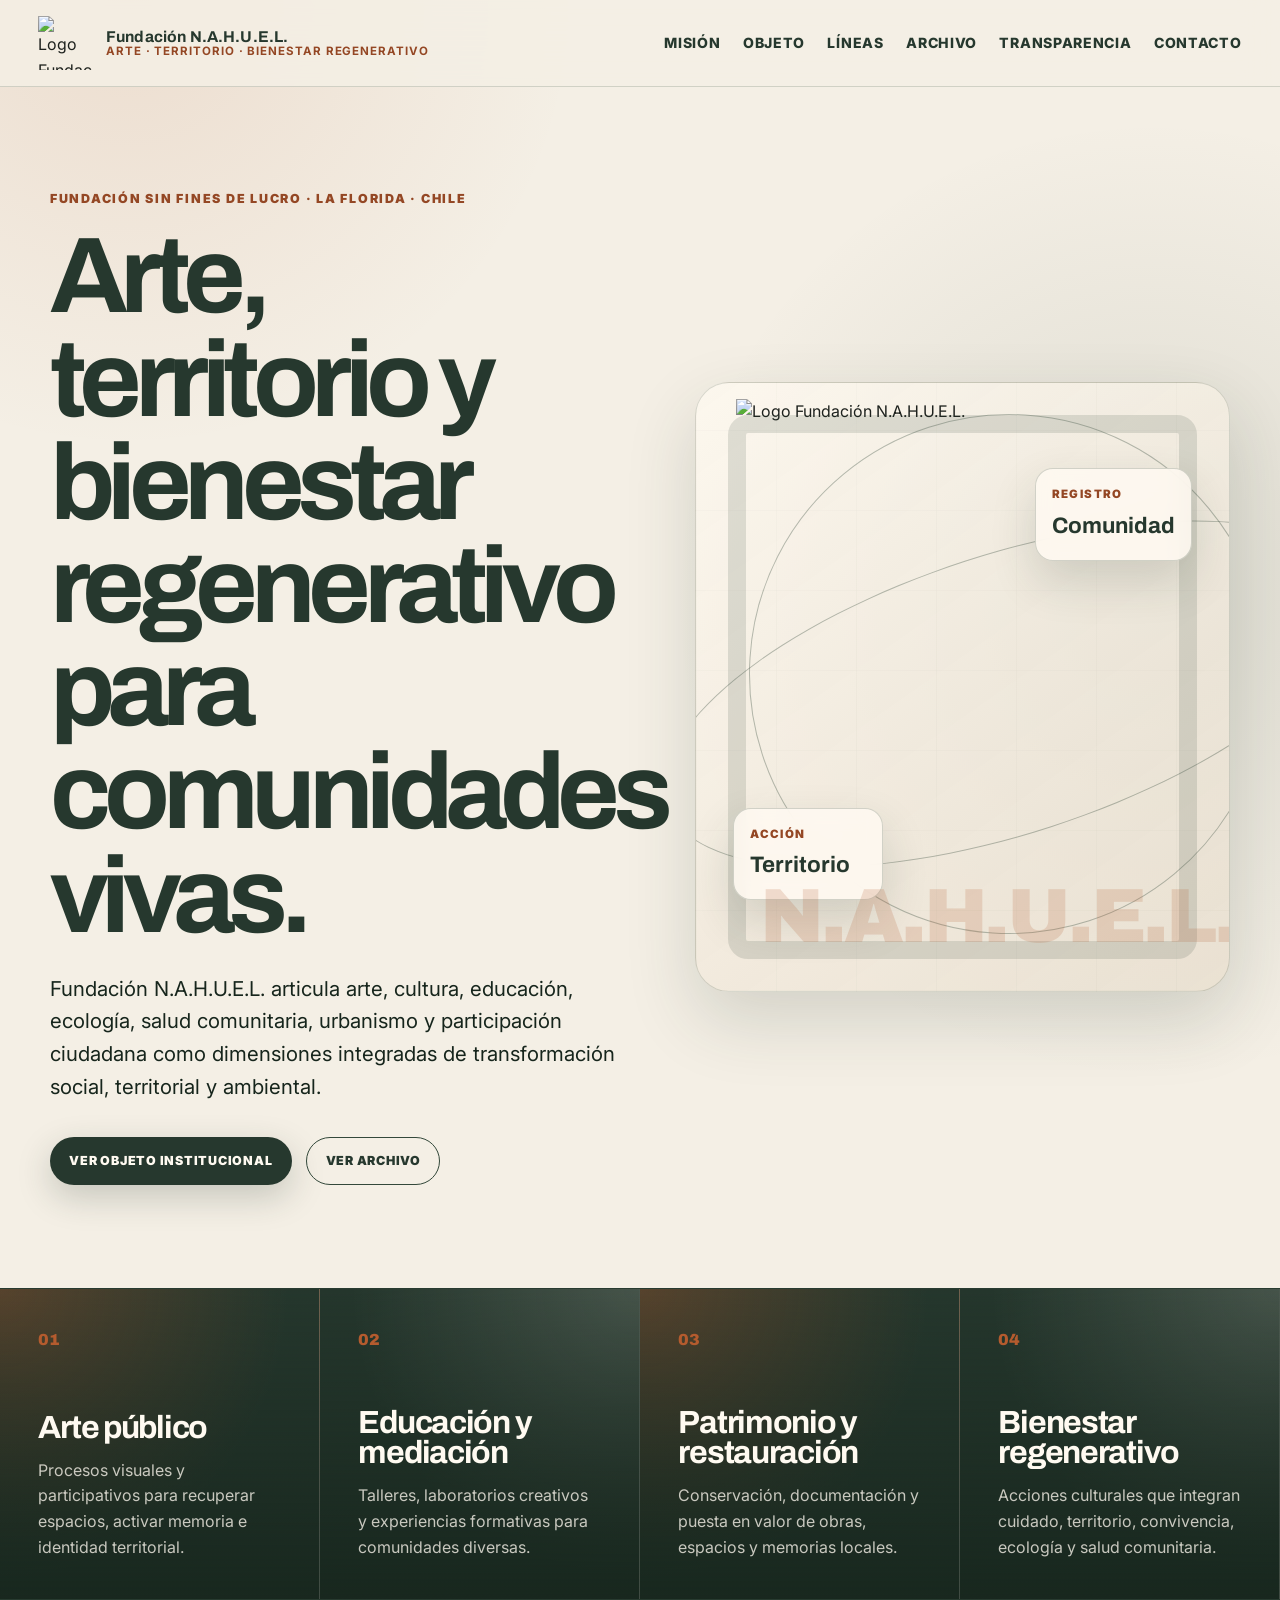
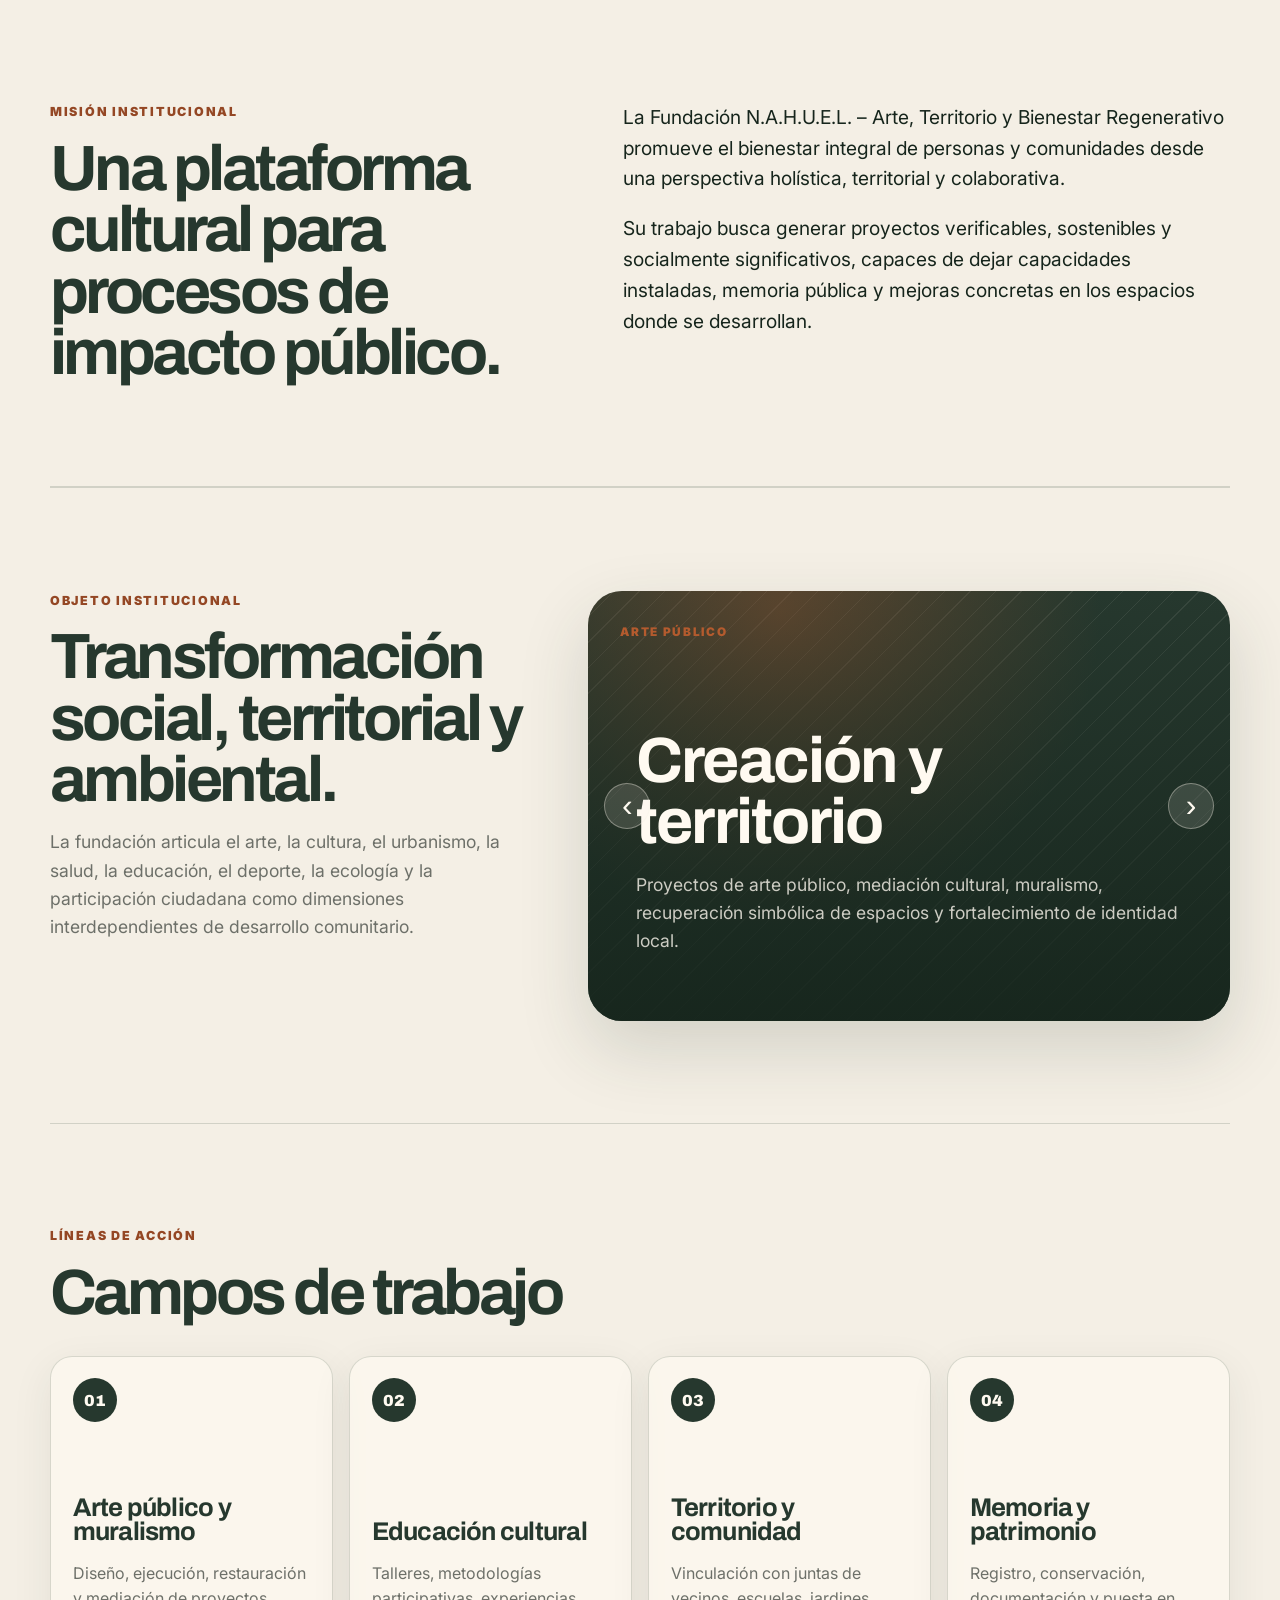
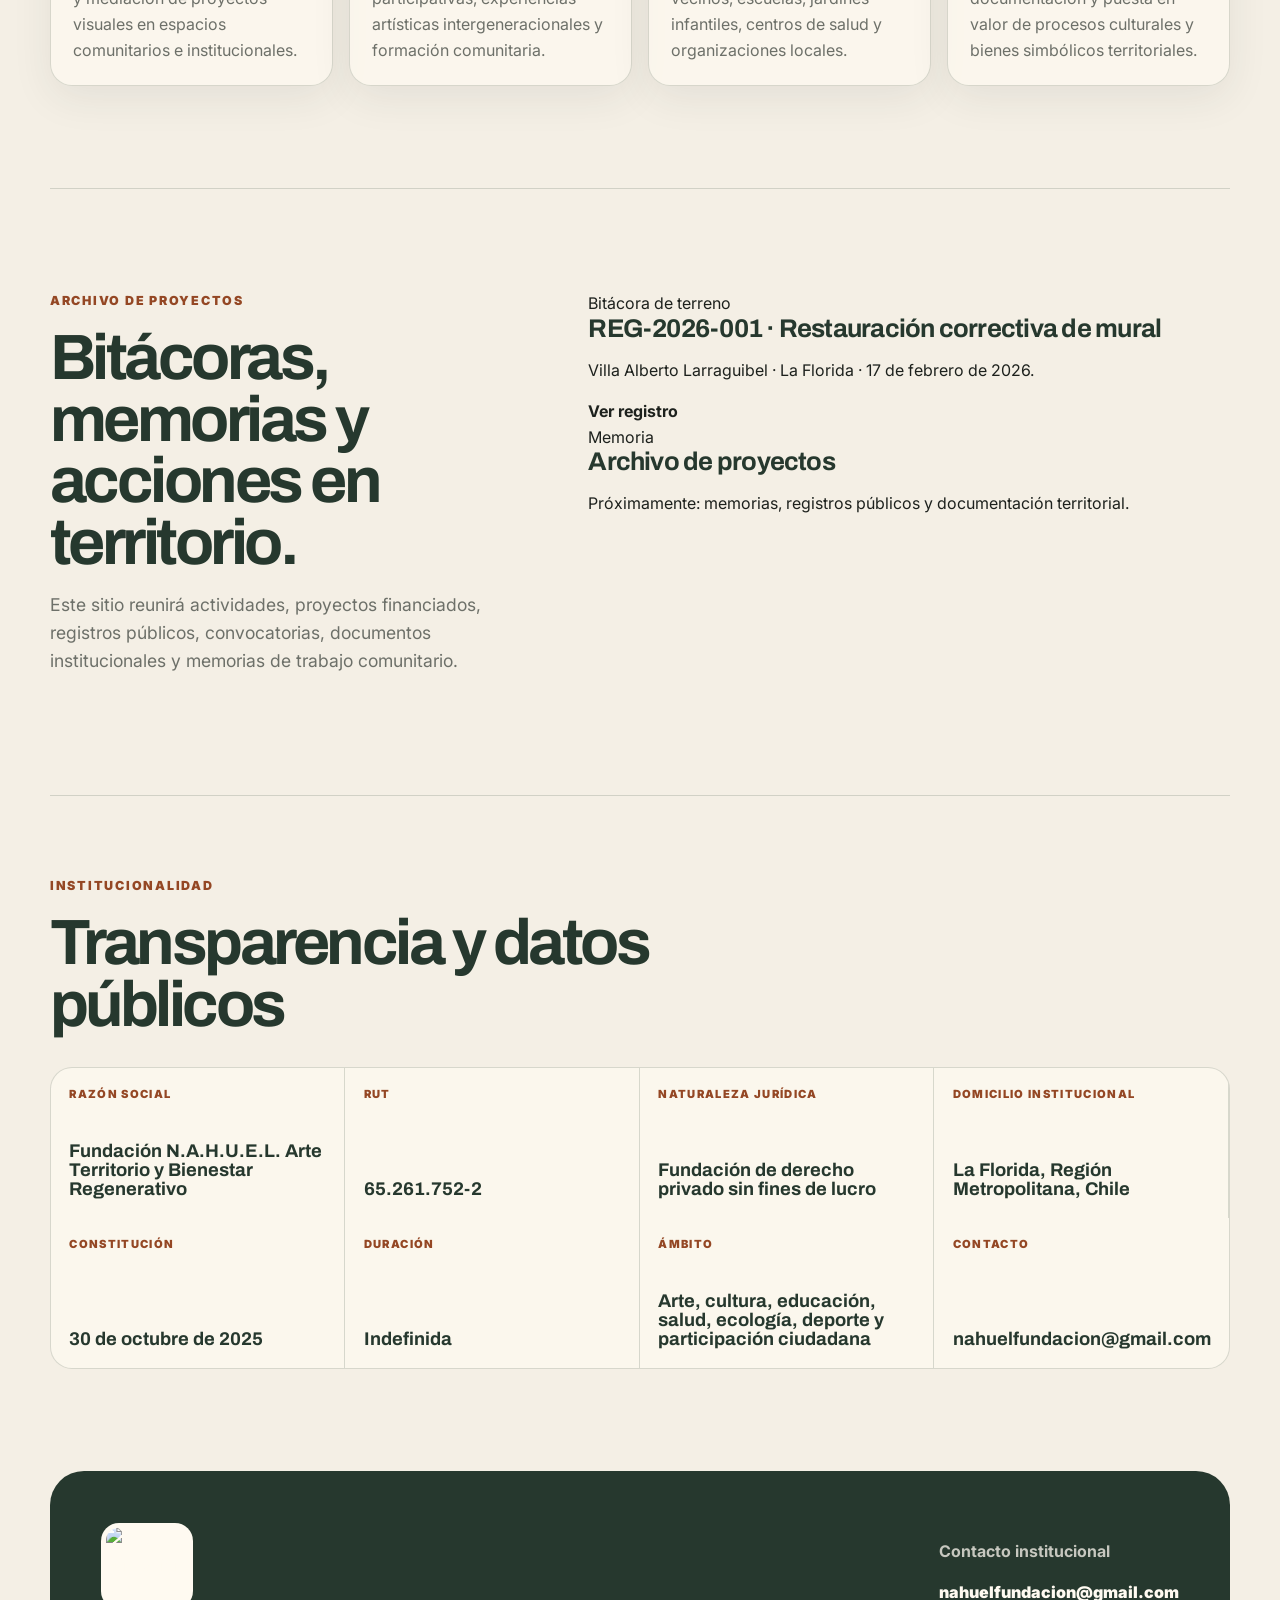
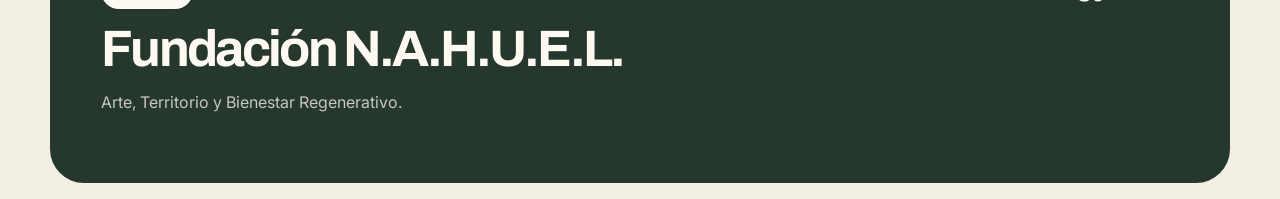
==== commit f140d5c1: "Mover REG-2026-001 fuera del index y dejar acceso desde archivo" ====
--- a/index.html
+++ b/index.html
@@ -16,7 +16,7 @@
 
   <header class="site-header" aria-label="Encabezado principal">
     <a class="brand" href="#inicio" aria-label="Inicio Fundación N.A.H.U.E.L.">
-      <img src="assets/img/logo nahuel - 001.jpg" alt="Logo Fundación N.A.H.U.E.L." class="brand-logo" />
+      <img src="assets/img/logo/logo nahuel - 001.jpg" alt="Logo Fundación N.A.H.U.E.L." class="brand-logo" />
       <span class="brand-text">
         <strong>Fundación N.A.H.U.E.L.</strong>
         <small>Arte · Territorio · Bienestar Regenerativo</small>
@@ -31,7 +31,7 @@
       <a href="#mision">Misión</a>
       <a href="#objeto">Objeto</a>
       <a href="#lineas">Líneas</a>
-      <a href="#actividad">Registro</a>
+      <a href="#proyectos">Archivo</a>
       <a href="#transparencia">Transparencia</a>
       <a href="#contacto">Contacto</a>
     </nav>
@@ -47,7 +47,7 @@
         </p>
         <div class="hero-actions">
           <a class="button button-primary" href="#objeto">Ver objeto institucional</a>
-          <a class="button button-secondary" href="#contacto">Colaborar</a>
+          <a class="button button-secondary" href="#proyectos">Ver archivo</a>
         </div>
       </div>
 
@@ -55,7 +55,7 @@
         <div class="mission-orbit orbit-one"></div>
         <div class="mission-orbit orbit-two"></div>
         <figure class="visual-logo-card">
-          <img src="assets/img/logo nahuel - 001.jpg" alt="Logo Fundación N.A.H.U.E.L." />
+          <img src="assets/img/logo/logo nahuel - 001.jpg" alt="Logo Fundación N.A.H.U.E.L." />
         </figure>
         <div class="visual-card visual-card-small top-card">
           <small>Registro</small>
@@ -166,49 +166,6 @@
       </div>
     </section>
 
-    <section id="actividad" class="section-pad case-study-section">
-      <div class="case-heading">
-        <p class="eyebrow">Registro de actividad</p>
-        <h2>REG-2026-001 · Restauración correctiva de mural.</h2>
-        <p>
-          Primera acción documentada por Fundación N.A.H.U.E.L. en territorio: una intervención breve de mantención patrimonial y reintegración visual realizada en Villa Alberto Larraguibel, comuna de La Florida.
-        </p>
-      </div>
-
-      <div class="case-layout">
-        <article class="case-summary">
-          <span class="case-code">17 de febrero de 2026 · 18:30 a 20:00 hrs</span>
-          <h3>Restitución visual de un mural comunitario.</h3>
-          <p>
-            La actividad consistió en neutralizar una vandalización puntual sobre un mural comunitario ejecutado en 2024, mediante repinte localizado y reintegración cromática. El objetivo fue recuperar la continuidad visual de la obra y resguardar su valor cultural para el entorno cotidiano de la comunidad residente.
-          </p>
-          <p>
-            El procedimiento incluyó inspección visual, delimitación del sector afectado, registro fotográfico inicial, preparación de tonos compatibles, repinte controlado, revisión final y documentación de cierre.
-          </p>
-        </article>
-
-        <aside class="case-meta" aria-label="Ficha técnica de la actividad REG-2026-001">
-          <div><span>Código</span><strong>REG-2026-001</strong></div>
-          <div><span>Tipo</span><strong>Mantención patrimonial / restauración correctiva</strong></div>
-          <div><span>Lugar</span><strong>Villa Alberto Larraguibel, La Florida</strong></div>
-          <div><span>Obra</span><strong>Mural comunitario, 2024</strong></div>
-          <div><span>Material principal</span><strong>Esmalte al agua</strong></div>
-          <div><span>Estado final</span><strong>Lectura visual restaurada</strong></div>
-        </aside>
-      </div>
-
-      <div class="case-pill-grid" aria-label="Resultados de la actividad">
-        <div><span>01</span><strong>Neutralización de la marca vandálica</strong></div>
-        <div><span>02</span><strong>Reintegración cromática localizada</strong></div>
-        <div><span>03</span><strong>Registro fotográfico antes / después</strong></div>
-        <div><span>04</span><strong>Seguimiento sugerido: septiembre 2026</strong></div>
-      </div>
-
-      <div class="evidence-note">
-        <p><strong>Evidencia fotográfica:</strong> el registro antes, proceso, después y cierre se conserva en archivo institucional. Para publicación web se usará una selección curada, evitando exponer datos personales innecesarios de residentes o participantes.</p>
-      </div>
-    </section>
-
     <section id="proyectos" class="section-pad feature-section">
       <div>
         <p class="eyebrow">Archivo de proyectos</p>
@@ -217,11 +174,18 @@
           Este sitio reunirá actividades, proyectos financiados, registros públicos, convocatorias, documentos institucionales y memorias de trabajo comunitario.
         </p>
       </div>
-      <div class="data-grid">
-        <div><span>Registro</span><strong>Bitácoras de terreno</strong></div>
-        <div><span>Memoria</span><strong>Archivo de proyectos</strong></div>
-        <div><span>Comunidad</span><strong>Participación local</strong></div>
-        <div><span>Impacto</span><strong>Resultados verificables</strong></div>
+      <div class="archive-grid" aria-label="Archivo de registros y proyectos">
+        <a class="archive-card featured-archive-card" href="registros/reg-2026-001-restauracion-mural-val.html">
+          <span>Bitácora de terreno</span>
+          <h3>REG-2026-001 · Restauración correctiva de mural</h3>
+          <p>Villa Alberto Larraguibel · La Florida · 17 de febrero de 2026.</p>
+          <strong>Ver registro</strong>
+        </a>
+        <article class="archive-card muted-archive-card">
+          <span>Memoria</span>
+          <h3>Archivo de proyectos</h3>
+          <p>Próximamente: memorias, registros públicos y documentación territorial.</p>
+        </article>
       </div>
     </section>
 
@@ -245,7 +209,7 @@
 
   <footer id="contacto" class="site-footer">
     <div>
-      <img src="assets/img/logo nahuel - 001.jpg" alt="Logo Fundación N.A.H.U.E.L." class="footer-logo" />
+      <img src="assets/img/logo/logo nahuel - 001.jpg" alt="Logo Fundación N.A.H.U.E.L." class="footer-logo" />
       <h2>Fundación N.A.H.U.E.L.</h2>
       <p>Arte, Territorio y Bienestar Regenerativo.</p>
     </div>
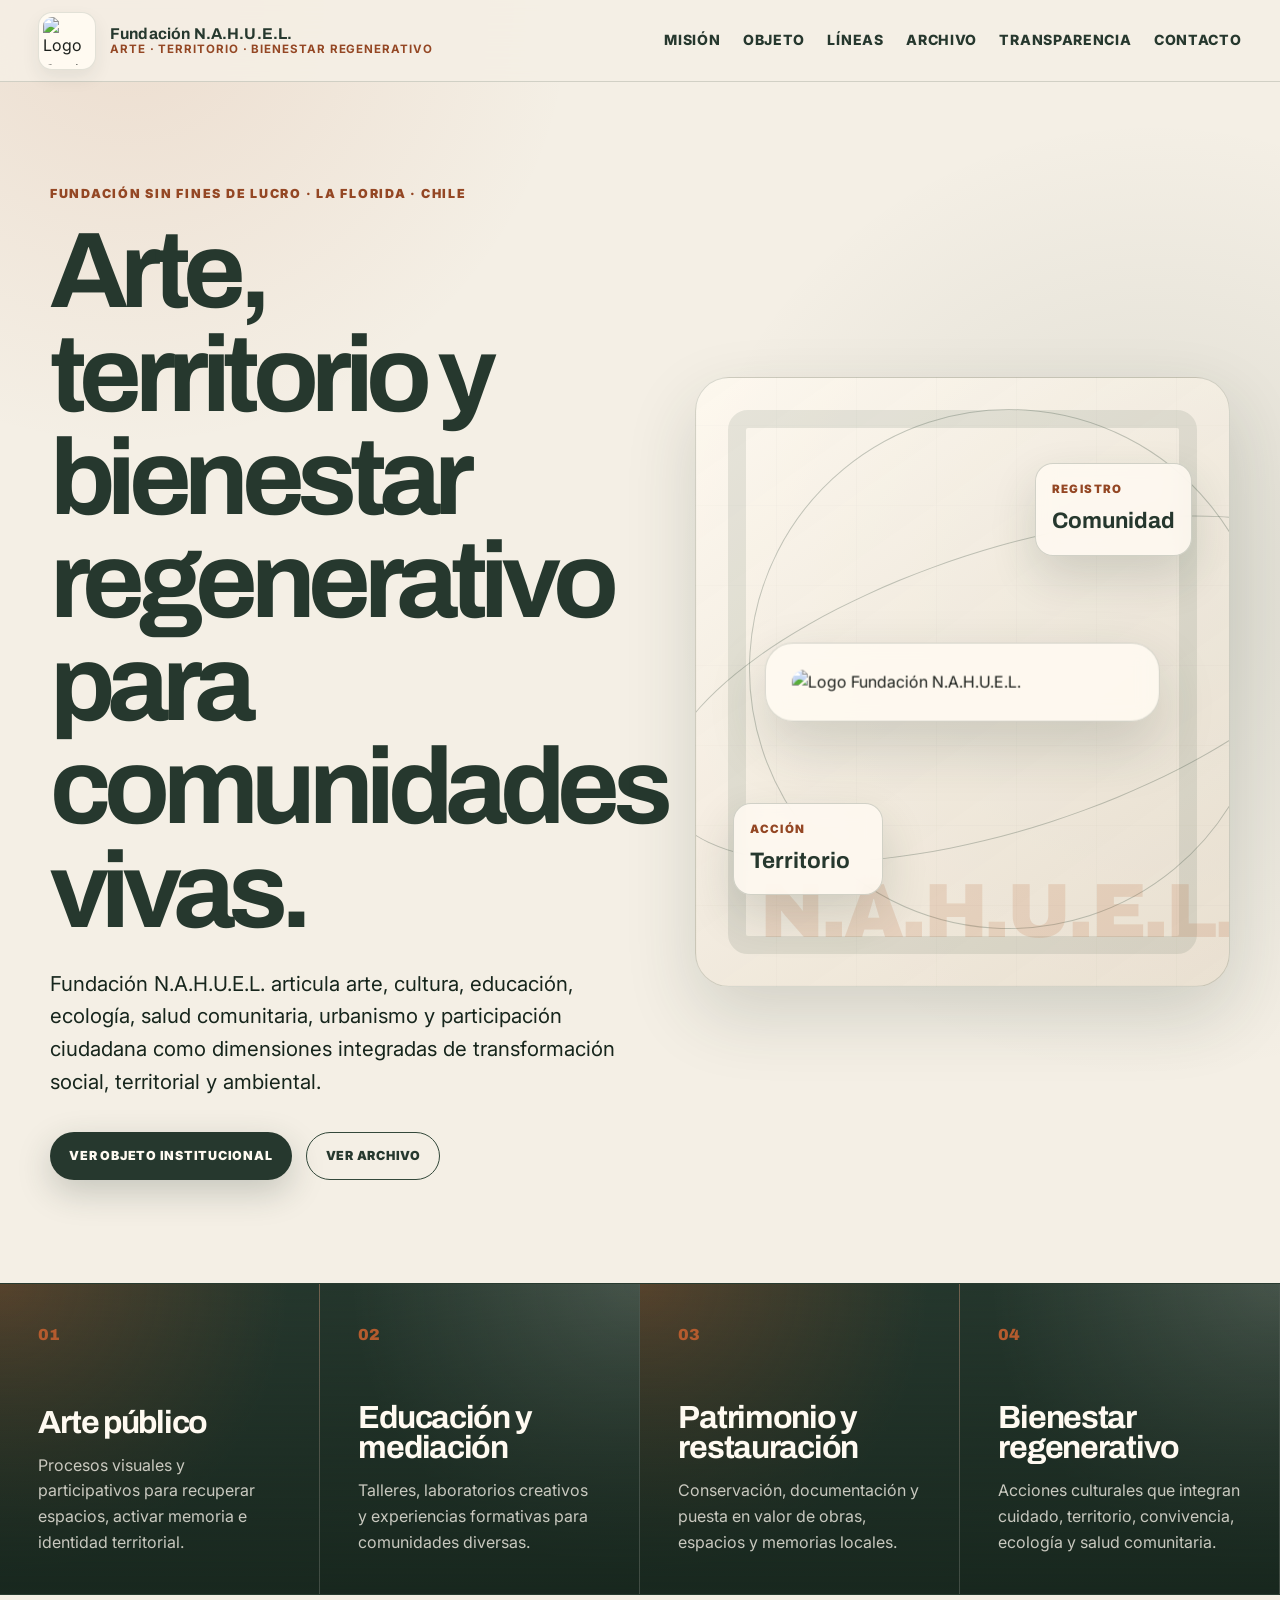
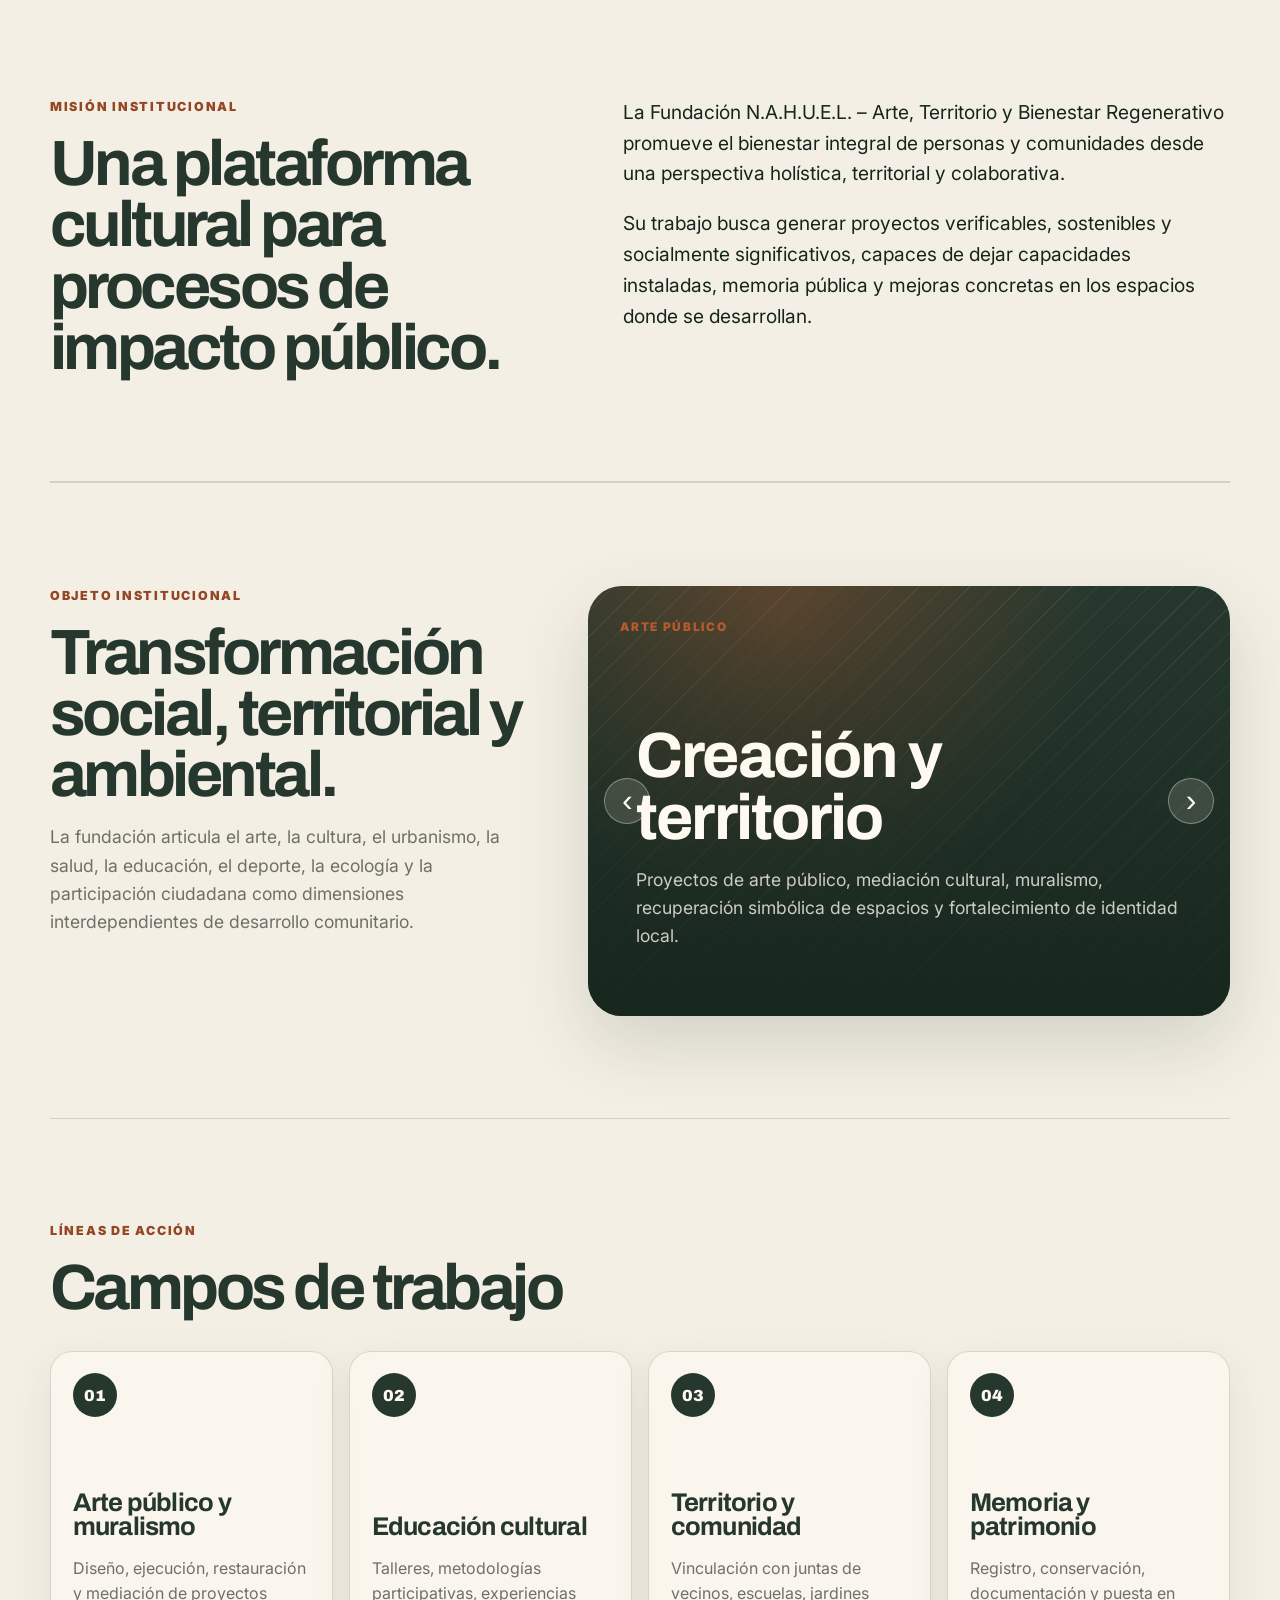
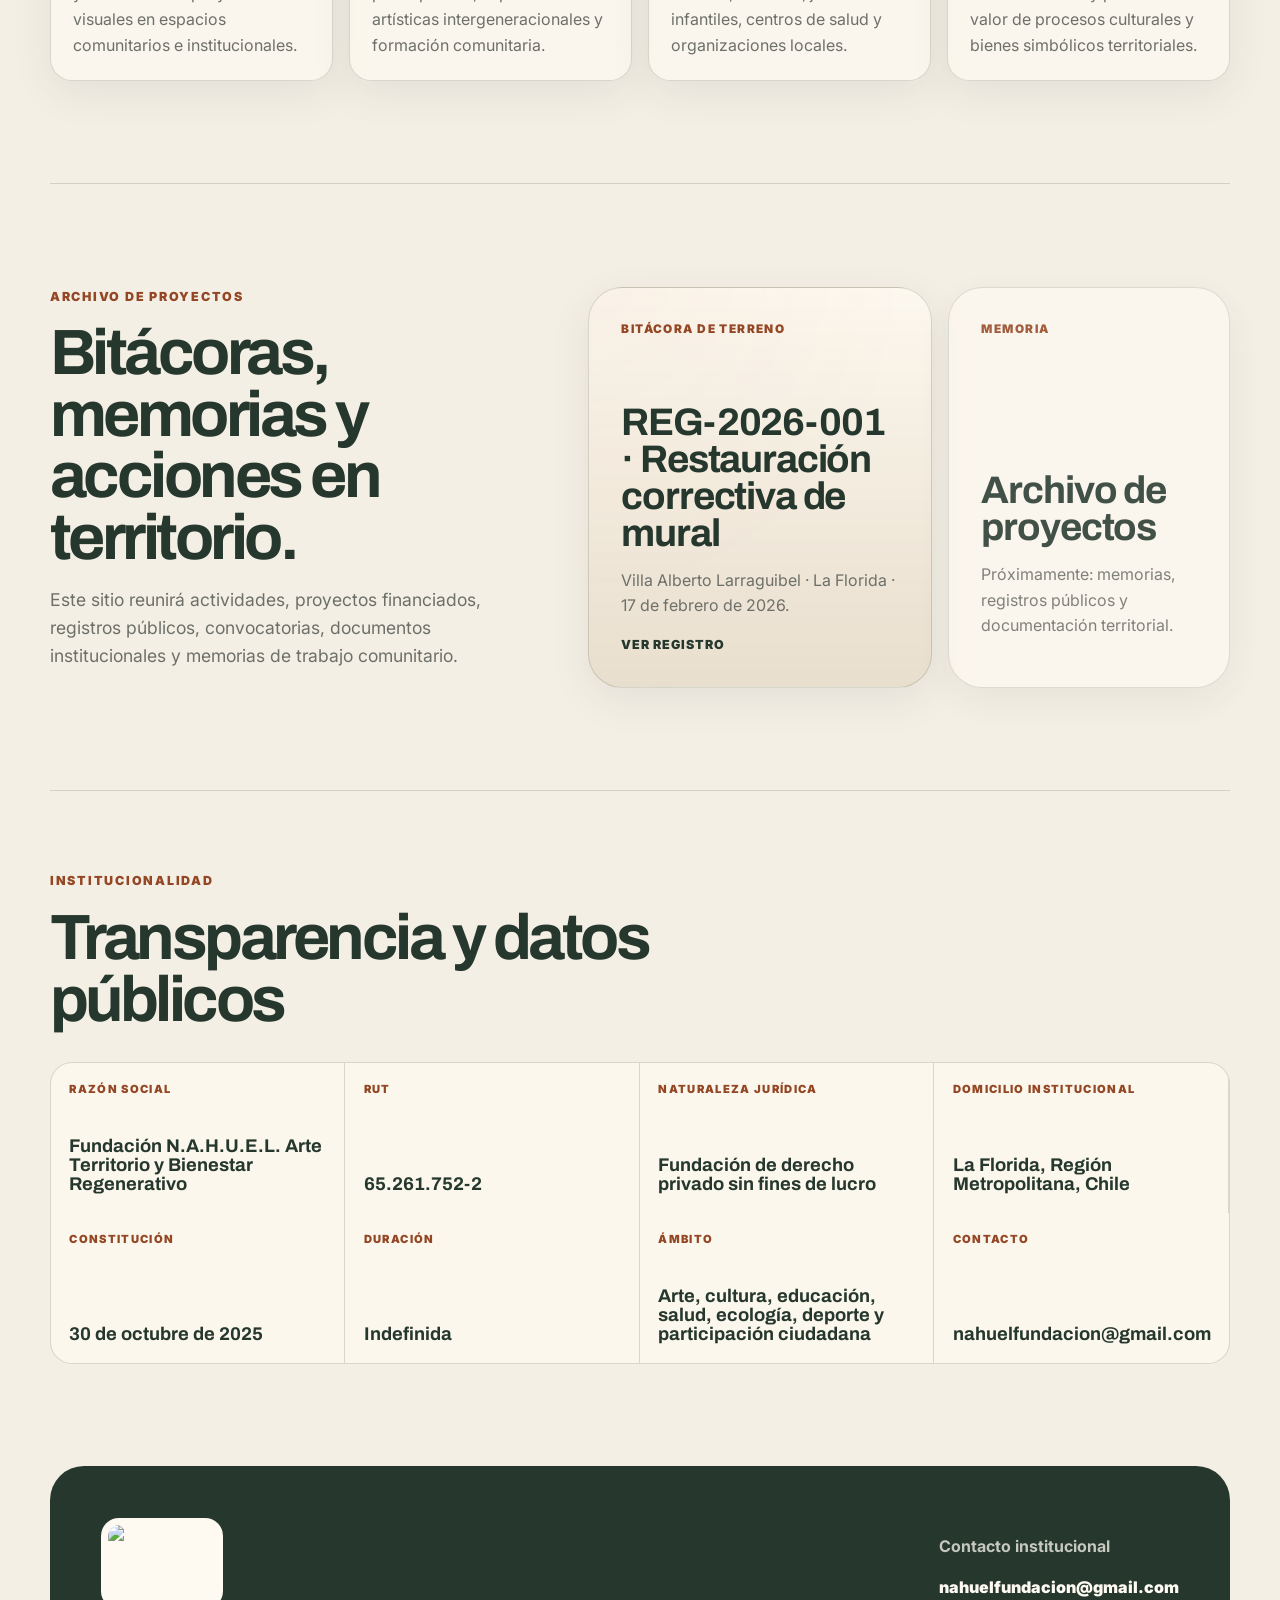
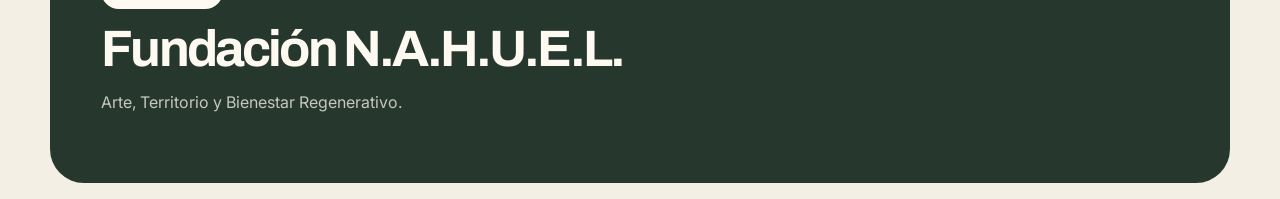
==== commit c7cee366: "Agregar meta tag de verificación de Google Search Console" ====
--- a/index.html
+++ b/index.html
@@ -1,15 +1,94 @@
 <!DOCTYPE html>
-<html lang="es">
+<html lang="es-CL">
 <head>
   <meta charset="UTF-8" />
   <meta name="viewport" content="width=device-width, initial-scale=1.0" />
-  <title>Fundación N.A.H.U.E.L. | Arte, Territorio y Bienestar Regenerativo</title>
-  <meta name="description" content="Sitio institucional de la Fundación N.A.H.U.E.L. – Arte, Territorio y Bienestar Regenerativo." />
+  <title>Fundación N.A.H.U.E.L. | Arte, Territorio y Bienestar Regenerativo en La Florida</title>
+  <meta name="description" content="Fundación N.A.H.U.E.L. promueve arte, cultura, educación, ecología, salud comunitaria, memoria territorial y bienestar regenerativo desde La Florida, Chile." />
+  <meta name="robots" content="index, follow, max-image-preview:large" />
+  <meta name="author" content="Fundación N.A.H.U.E.L." />
+  <meta name="keywords" content="Fundación N.A.H.U.E.L., fundación cultural La Florida, arte comunitario, muralismo comunitario, bienestar regenerativo, memoria territorial, restauración patrimonial, educación cultural, participación ciudadana, Chile" />
   <meta name="theme-color" content="#f4efe5" />
+  <meta name="google-site-verification" content="IC3Q_L5enNN1hU11xEZPng-1R6glkIqD5HlDFHvDslU" />
+  <meta name="geo.region" content="CL-RM" />
+  <meta name="geo.placename" content="La Florida, Región Metropolitana, Chile" />
+  <link rel="canonical" href="https://nahuelfundacion.github.io/" />
   <link rel="preconnect" href="https://fonts.googleapis.com" />
   <link rel="preconnect" href="https://fonts.gstatic.com" crossorigin />
   <link href="https://fonts.googleapis.com/css2?family=Archivo:wght@400;500;700;800;900&family=Inter:wght@400;500;600;700&display=swap" rel="stylesheet" />
   <link rel="stylesheet" href="styles.css" />
+
+  <meta property="og:type" content="website" />
+  <meta property="og:locale" content="es_CL" />
+  <meta property="og:site_name" content="Fundación N.A.H.U.E.L." />
+  <meta property="og:title" content="Fundación N.A.H.U.E.L. | Arte, Territorio y Bienestar Regenerativo" />
+  <meta property="og:description" content="Fundación cultural sin fines de lucro dedicada al arte, territorio, memoria, educación, ecología y bienestar regenerativo en comunidades." />
+  <meta property="og:url" content="https://nahuelfundacion.github.io/" />
+  <meta property="og:image" content="https://nahuelfundacion.github.io/assets/img/logo/logo%20nahuel%20-%20001.jpg" />
+  <meta property="og:image:alt" content="Logo Fundación N.A.H.U.E.L." />
+
+  <meta name="twitter:card" content="summary_large_image" />
+  <meta name="twitter:title" content="Fundación N.A.H.U.E.L. | Arte, Territorio y Bienestar Regenerativo" />
+  <meta name="twitter:description" content="Arte, cultura, territorio, memoria y bienestar regenerativo desde La Florida, Chile." />
+  <meta name="twitter:image" content="https://nahuelfundacion.github.io/assets/img/logo/logo%20nahuel%20-%20001.jpg" />
+
+  <script type="application/ld+json">
+  {
+    "@context": "https://schema.org",
+    "@graph": [
+      {
+        "@type": "NGO",
+        "@id": "https://nahuelfundacion.github.io/#organization",
+        "name": "Fundación N.A.H.U.E.L.",
+        "legalName": "Fundación N.A.H.U.E.L. Arte Territorio y Bienestar Regenerativo",
+        "alternateName": "N.A.H.U.E.L.",
+        "url": "https://nahuelfundacion.github.io/",
+        "logo": "https://nahuelfundacion.github.io/assets/img/logo/logo%20nahuel%20-%20001.jpg",
+        "email": "nahuelfundacion@gmail.com",
+        "taxID": "65.261.752-2",
+        "foundingDate": "2025-10-30",
+        "address": {
+          "@type": "PostalAddress",
+          "addressLocality": "La Florida",
+          "addressRegion": "Región Metropolitana",
+          "addressCountry": "CL"
+        },
+        "areaServed": [
+          { "@type": "AdministrativeArea", "name": "La Florida" },
+          { "@type": "Country", "name": "Chile" }
+        ],
+        "knowsAbout": [
+          "arte comunitario",
+          "muralismo comunitario",
+          "bienestar regenerativo",
+          "memoria territorial",
+          "restauración patrimonial",
+          "educación cultural",
+          "participación ciudadana",
+          "ecología comunitaria"
+        ],
+        "description": "Fundación de derecho privado sin fines de lucro que promueve arte, cultura, educación, salud comunitaria, ecología, participación ciudadana, memoria territorial y bienestar regenerativo."
+      },
+      {
+        "@type": "WebSite",
+        "@id": "https://nahuelfundacion.github.io/#website",
+        "url": "https://nahuelfundacion.github.io/",
+        "name": "Fundación N.A.H.U.E.L.",
+        "inLanguage": "es-CL",
+        "publisher": { "@id": "https://nahuelfundacion.github.io/#organization" }
+      },
+      {
+        "@type": "WebPage",
+        "@id": "https://nahuelfundacion.github.io/#webpage",
+        "url": "https://nahuelfundacion.github.io/",
+        "name": "Fundación N.A.H.U.E.L. | Arte, Territorio y Bienestar Regenerativo",
+        "isPartOf": { "@id": "https://nahuelfundacion.github.io/#website" },
+        "about": { "@id": "https://nahuelfundacion.github.io/#organization" },
+        "inLanguage": "es-CL"
+      }
+    ]
+  }
+  </script>
 </head>
 <body>
   <a class="skip-link" href="#contenido">Saltar al contenido principal</a>
--- a/styles.css
+++ b/styles.css
@@ -56,8 +56,8 @@
   align-items: center;
   justify-content: space-between;
   gap: 1.5rem;
-  padding: 1rem clamp(1rem, 3vw, 2.5rem);
-  background: rgba(244, 239, 229, 0.86);
+  padding: 0.72rem clamp(1rem, 3vw, 2.5rem);
+  background: rgba(244, 239, 229, 0.9);
   border-bottom: 1px solid var(--line);
   backdrop-filter: blur(18px);
 }
@@ -70,9 +70,14 @@
 }
 
 .brand-logo {
-  width: 54px;
-  height: 54px;
+  width: 58px;
+  height: 58px;
   object-fit: contain;
+  background: var(--bone-light);
+  border: 1px solid rgba(51, 72, 58, 0.14);
+  border-radius: 14px;
+  padding: 4px;
+  box-shadow: 0 8px 18px rgba(38, 56, 46, 0.08);
 }
 
 .brand-text {
@@ -149,7 +154,7 @@
 }
 
 .hero {
-  min-height: calc(100vh - 86px);
+  min-height: calc(100vh - 74px);
   display: grid;
   grid-template-columns: minmax(0, 1.03fr) minmax(320px, 0.97fr);
   align-items: center;
@@ -235,7 +240,7 @@
   border-radius: var(--radius-lg);
   overflow: hidden;
   background:
-    linear-gradient(145deg, rgba(255, 250, 241, 0.74), rgba(231, 220, 203, 0.68)),
+    linear-gradient(145deg, rgba(255, 250, 241, 0.78), rgba(231, 220, 203, 0.72)),
     repeating-linear-gradient(90deg, rgba(51, 72, 58, 0.08) 0 1px, transparent 1px 80px),
     repeating-linear-gradient(0deg, rgba(51, 72, 58, 0.07) 0 1px, transparent 1px 80px);
   box-shadow: var(--shadow);
@@ -247,7 +252,7 @@
   inset: 2rem;
   border: 18px solid rgba(51, 72, 58, 0.9);
   border-radius: 20px;
-  opacity: 0.16;
+  opacity: 0.12;
 }
 
 .hero-visual::after {
@@ -259,12 +264,12 @@
   font-weight: 900;
   font-size: clamp(3rem, 6vw, 5.6rem);
   letter-spacing: -0.04em;
-  color: rgba(180, 91, 46, 0.18);
+  color: rgba(180, 91, 46, 0.16);
 }
 
 .mission-orbit {
   position: absolute;
-  border: 1px solid rgba(51, 72, 58, 0.34);
+  border: 1px solid rgba(51, 72, 58, 0.28);
   border-radius: 50%;
   transform: rotate(-18deg);
 }
@@ -281,6 +286,29 @@
   height: 280px;
   left: -9%;
   top: 28%;
+}
+
+.visual-logo-card {
+  position: absolute;
+  left: 50%;
+  top: 50%;
+  width: min(74%, 420px);
+  margin: 0;
+  transform: translate(-50%, -50%);
+  padding: clamp(1rem, 2vw, 1.6rem);
+  border-radius: 28px;
+  border: 1px solid rgba(51, 72, 58, 0.2);
+  background: rgba(255, 250, 241, 0.9);
+  box-shadow: 0 24px 58px rgba(38, 56, 46, 0.18);
+  backdrop-filter: blur(10px);
+  z-index: 2;
+}
+
+.visual-logo-card img {
+  width: 100%;
+  height: auto;
+  object-fit: contain;
+  border-radius: 18px;
 }
 
 .visual-card {
@@ -289,18 +317,9 @@
   background: rgba(255, 250, 241, 0.86);
   box-shadow: 0 20px 46px rgba(38, 56, 46, 0.16);
   backdrop-filter: blur(10px);
-}
-
-.visual-card-main {
-  left: 50%;
-  top: 50%;
-  width: min(72%, 390px);
-  transform: translate(-50%, -50%);
-  padding: 2rem;
-  border-radius: 26px;
-}
-
-.visual-card-main span,
+  z-index: 3;
+}
+
 .visual-card-small small {
   display: block;
   color: var(--copper-deep);
@@ -308,21 +327,6 @@
   text-transform: uppercase;
   letter-spacing: 0.12em;
   font-size: 0.72rem;
-}
-
-.visual-card-main strong {
-  display: block;
-  margin-top: 0.35rem;
-  font-family: Archivo, Inter, sans-serif;
-  font-size: clamp(2.5rem, 5vw, 4.3rem);
-  line-height: 0.9;
-  color: var(--green-deep);
-  letter-spacing: -0.05em;
-}
-
-.visual-card-main p {
-  margin: 1rem 0 0;
-  color: var(--muted);
 }
 
 .visual-card-small {
@@ -453,6 +457,64 @@
   font-size: 1.1rem;
   color: var(--muted);
 }
+
+.archive-grid {
+  display: grid;
+  grid-template-columns: 1.1fr 0.9fr;
+  gap: 1rem;
+}
+
+.archive-card {
+  min-height: 320px;
+  padding: clamp(1.35rem, 3vw, 2rem);
+  border: 1px solid var(--line);
+  border-radius: var(--radius-lg);
+  background: rgba(255, 250, 241, 0.72);
+  box-shadow: 0 12px 40px rgba(38, 56, 46, 0.08);
+  display: flex;
+  flex-direction: column;
+  justify-content: flex-end;
+  transition: transform 180ms ease, box-shadow 180ms ease;
+}
+
+.archive-card:hover {
+  transform: translateY(-3px);
+  box-shadow: var(--shadow);
+}
+
+.archive-card span {
+  margin-bottom: auto;
+  color: var(--copper-deep);
+  font-size: 0.74rem;
+  font-weight: 900;
+  letter-spacing: 0.12em;
+  text-transform: uppercase;
+}
+
+.archive-card h3 {
+  max-width: 560px;
+  font-size: clamp(1.7rem, 3vw, 3rem);
+}
+
+.archive-card p {
+  color: var(--muted);
+}
+
+.archive-card strong {
+  color: var(--green-deep);
+  font-weight: 900;
+  text-transform: uppercase;
+  letter-spacing: 0.08em;
+  font-size: 0.78rem;
+}
+
+.featured-archive-card {
+  background:
+    linear-gradient(180deg, rgba(255, 250, 241, 0.78), rgba(231, 220, 203, 0.9)),
+    radial-gradient(circle at 0% 0%, rgba(180, 91, 46, 0.18), transparent 20rem);
+}
+
+.muted-archive-card { opacity: 0.86; }
 
 .mission-slider {
   position: relative;
@@ -521,6 +583,171 @@
 .prev { left: 1rem; }
 .next { right: 1rem; }
 
+.case-study-section {
+  border-top: 1px solid var(--line);
+  border-bottom: 1px solid var(--line);
+}
+
+.standalone-case { padding-top: clamp(4rem, 7vw, 6rem); }
+
+.case-heading {
+  max-width: 980px;
+  margin-bottom: 2.4rem;
+}
+
+.case-heading p:last-child {
+  max-width: 760px;
+  color: var(--muted);
+  font-size: clamp(1.02rem, 1.4vw, 1.2rem);
+}
+
+.case-layout {
+  display: grid;
+  grid-template-columns: minmax(0, 1.05fr) minmax(300px, 0.95fr);
+  gap: 1rem;
+  align-items: stretch;
+}
+
+.case-summary,
+.case-meta,
+.evidence-note {
+  border: 1px solid var(--line);
+  border-radius: var(--radius-lg);
+  background: rgba(255, 250, 241, 0.66);
+  box-shadow: 0 12px 40px rgba(38, 56, 46, 0.08);
+}
+
+.case-summary {
+  padding: clamp(1.5rem, 4vw, 2.4rem);
+}
+
+.case-code {
+  display: inline-flex;
+  margin-bottom: 1.2rem;
+  color: var(--copper-deep);
+  font-size: 0.76rem;
+  font-weight: 900;
+  letter-spacing: 0.1em;
+  text-transform: uppercase;
+}
+
+.case-summary h2,
+.case-summary h3 {
+  font-size: clamp(2rem, 4vw, 4.5rem);
+  max-width: 760px;
+}
+
+.case-summary p {
+  max-width: 760px;
+  color: var(--green-ink);
+  font-size: 1.05rem;
+}
+
+.case-meta {
+  display: grid;
+  grid-template-columns: 1fr 1fr;
+  overflow: hidden;
+}
+
+.case-meta div,
+.case-pill-grid div {
+  min-height: 145px;
+  padding: 1rem;
+  border-right: 1px solid var(--line);
+  border-bottom: 1px solid var(--line);
+  display: flex;
+  flex-direction: column;
+  justify-content: space-between;
+}
+
+.case-meta div:nth-child(2n) { border-right: 0; }
+.case-meta div:nth-last-child(-n + 2) { border-bottom: 0; }
+
+.case-meta span,
+.case-pill-grid span {
+  color: var(--copper-deep);
+  font-weight: 900;
+  text-transform: uppercase;
+  letter-spacing: 0.12em;
+  font-size: 0.7rem;
+}
+
+.case-meta strong,
+.case-pill-grid strong {
+  color: var(--green-deep);
+  font-family: Archivo, Inter, sans-serif;
+  font-size: 1.1rem;
+  line-height: 1.05;
+}
+
+.evidence-gallery {
+  margin-top: 1rem;
+  display: grid;
+  grid-template-columns: repeat(6, 1fr);
+  gap: 1rem;
+}
+
+.evidence-card {
+  grid-column: span 2;
+  margin: 0;
+  overflow: hidden;
+  border: 1px solid var(--line);
+  border-radius: var(--radius-md);
+  background: rgba(255, 250, 241, 0.72);
+  box-shadow: 0 12px 40px rgba(38, 56, 46, 0.08);
+}
+
+.evidence-card-large { grid-column: span 3; }
+
+.evidence-card img {
+  width: 100%;
+  height: 320px;
+  object-fit: cover;
+  background: var(--bone-deep);
+}
+
+.evidence-card-large img { height: 420px; }
+
+.evidence-card figcaption {
+  padding: 1rem;
+  color: var(--muted);
+  font-size: 0.95rem;
+}
+
+.evidence-card figcaption span {
+  display: block;
+  margin-bottom: 0.28rem;
+  color: var(--copper-deep);
+  font-size: 0.72rem;
+  font-weight: 900;
+  letter-spacing: 0.12em;
+  text-transform: uppercase;
+}
+
+.case-pill-grid {
+  margin-top: 1rem;
+  display: grid;
+  grid-template-columns: repeat(4, 1fr);
+  border: 1px solid var(--line);
+  border-radius: var(--radius-md);
+  overflow: hidden;
+  background: rgba(255, 250, 241, 0.66);
+}
+
+.case-pill-grid div { min-height: 150px; }
+.case-pill-grid div:last-child { border-right: 0; }
+
+.evidence-note {
+  margin-top: 1rem;
+  padding: 1.25rem 1.4rem;
+  color: var(--muted);
+}
+
+.evidence-note p { margin: 0; }
+.evidence-note strong { color: var(--green-deep); }
+
+.back-link-wrap { margin-top: 1.25rem; }
+
 .transparency-section { padding-top: 5rem; }
 
 .data-grid {
@@ -571,10 +798,12 @@
 }
 
 .footer-logo {
-  width: 92px;
+  width: 122px;
+  height: auto;
+  object-fit: contain;
   background: var(--bone-light);
   border-radius: 18px;
-  padding: 0.3rem;
+  padding: 0.45rem;
   margin-bottom: 1rem;
 }
 
@@ -603,20 +832,36 @@
     box-shadow: var(--shadow);
   }
   .main-nav.open { display: flex; }
-  .hero, .split-section, .feature-section { grid-template-columns: 1fr; }
+  .hero, .split-section, .feature-section, .case-layout, .archive-grid { grid-template-columns: 1fr; }
   .hero { min-height: auto; }
   .hero-visual { min-height: 520px; }
-  .story-rail, .card-grid, .data-grid { grid-template-columns: repeat(2, 1fr); }
+  .story-rail, .card-grid, .data-grid, .case-pill-grid { grid-template-columns: repeat(2, 1fr); }
+  .evidence-card,
+  .evidence-card-large { grid-column: span 3; }
 }
 
 @media (max-width: 640px) {
   .brand { min-width: auto; }
   .brand-text small { display: none; }
-  .brand-logo { width: 46px; height: 46px; }
+  .brand-logo { width: 48px; height: 48px; }
   .hero-visual { min-height: 430px; }
-  .story-rail, .card-grid, .data-grid { grid-template-columns: 1fr; }
+  .visual-logo-card { width: min(82%, 330px); }
+  .story-rail, .card-grid, .data-grid, .case-meta, .case-pill-grid, .evidence-gallery { grid-template-columns: 1fr; }
+  .evidence-card,
+  .evidence-card-large { grid-column: span 1; }
+  .evidence-card img,
+  .evidence-card-large img { height: 300px; }
   .story-rail article { min-height: 250px; }
   .program-card { min-height: 260px; }
+  .case-meta div,
+  .case-meta div:nth-child(2n),
+  .case-meta div:nth-last-child(-n + 2),
+  .case-pill-grid div {
+    border-right: 0;
+    border-bottom: 1px solid var(--line);
+  }
+  .case-meta div:last-child,
+  .case-pill-grid div:last-child { border-bottom: 0; }
   .site-footer { flex-direction: column; }
   .data-grid div { border-right: 0; border-bottom: 1px solid var(--line); }
   .data-grid div:last-child { border-bottom: 0; }
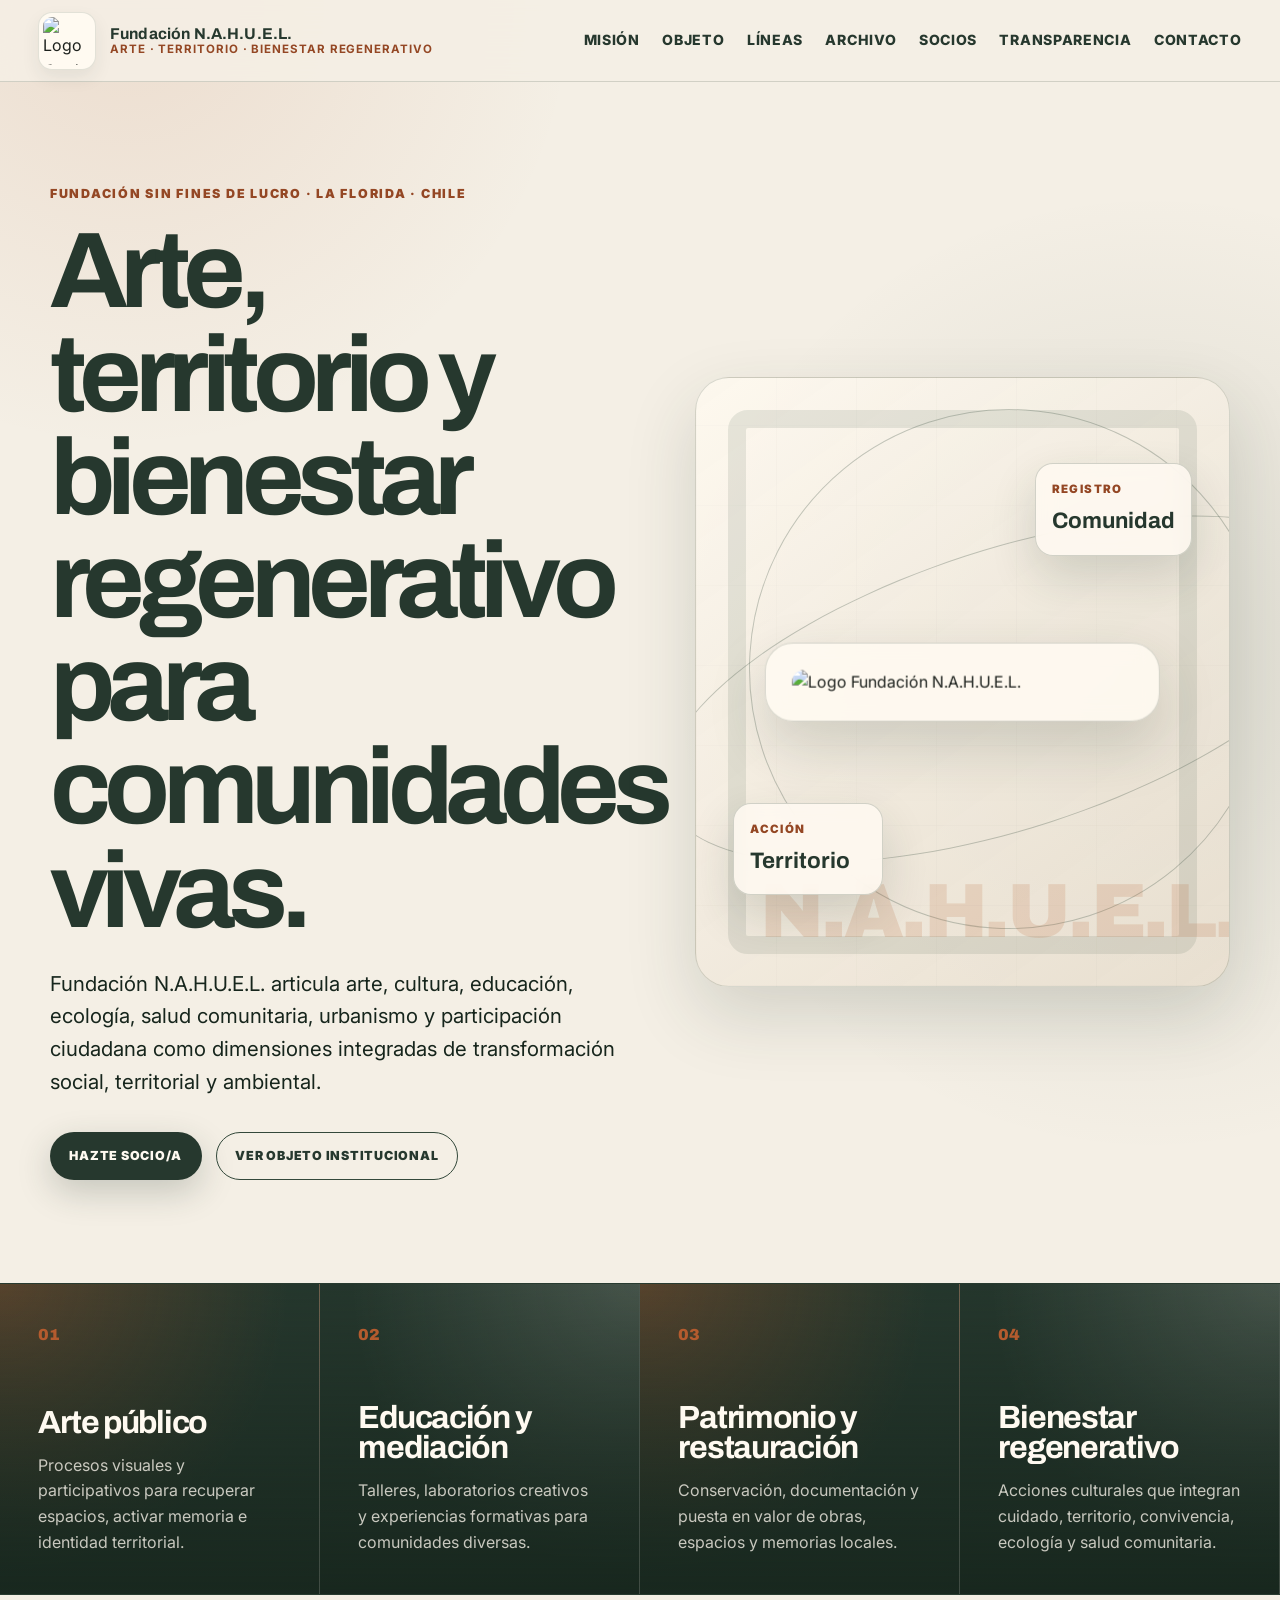
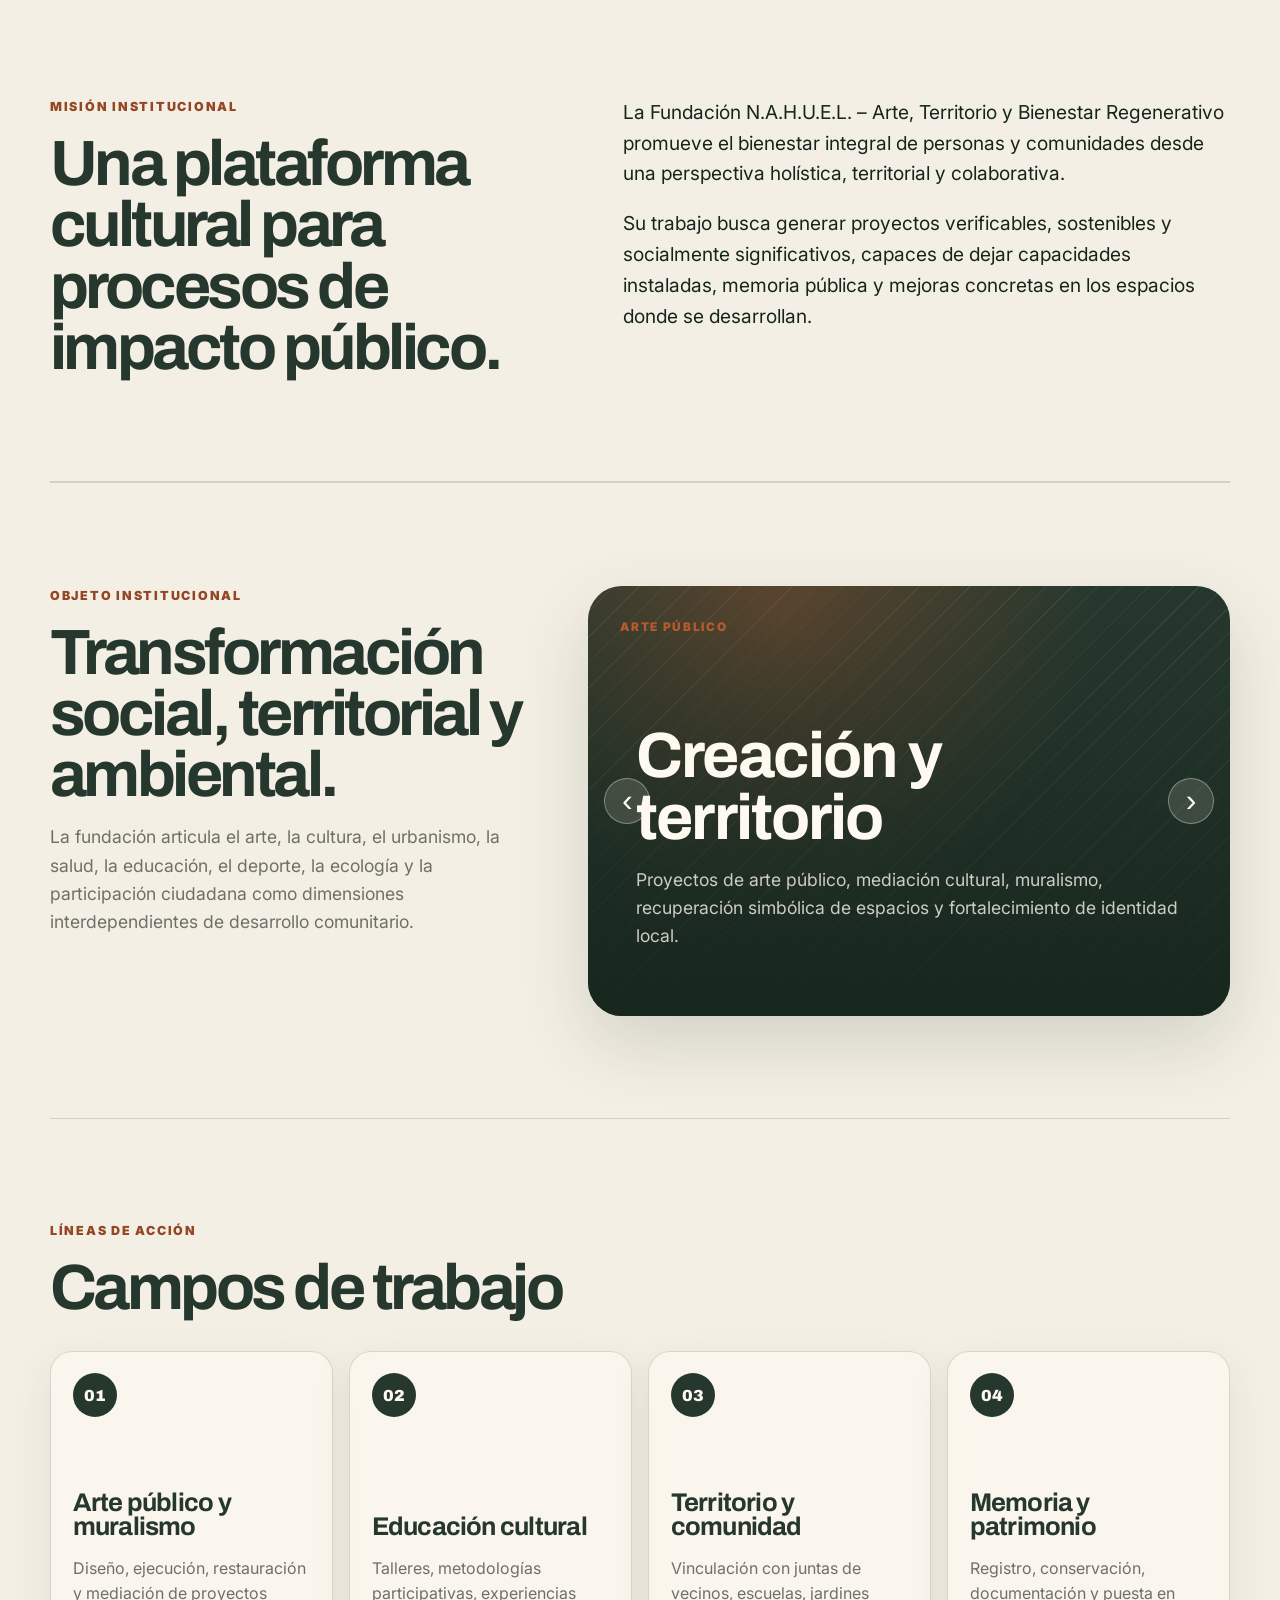
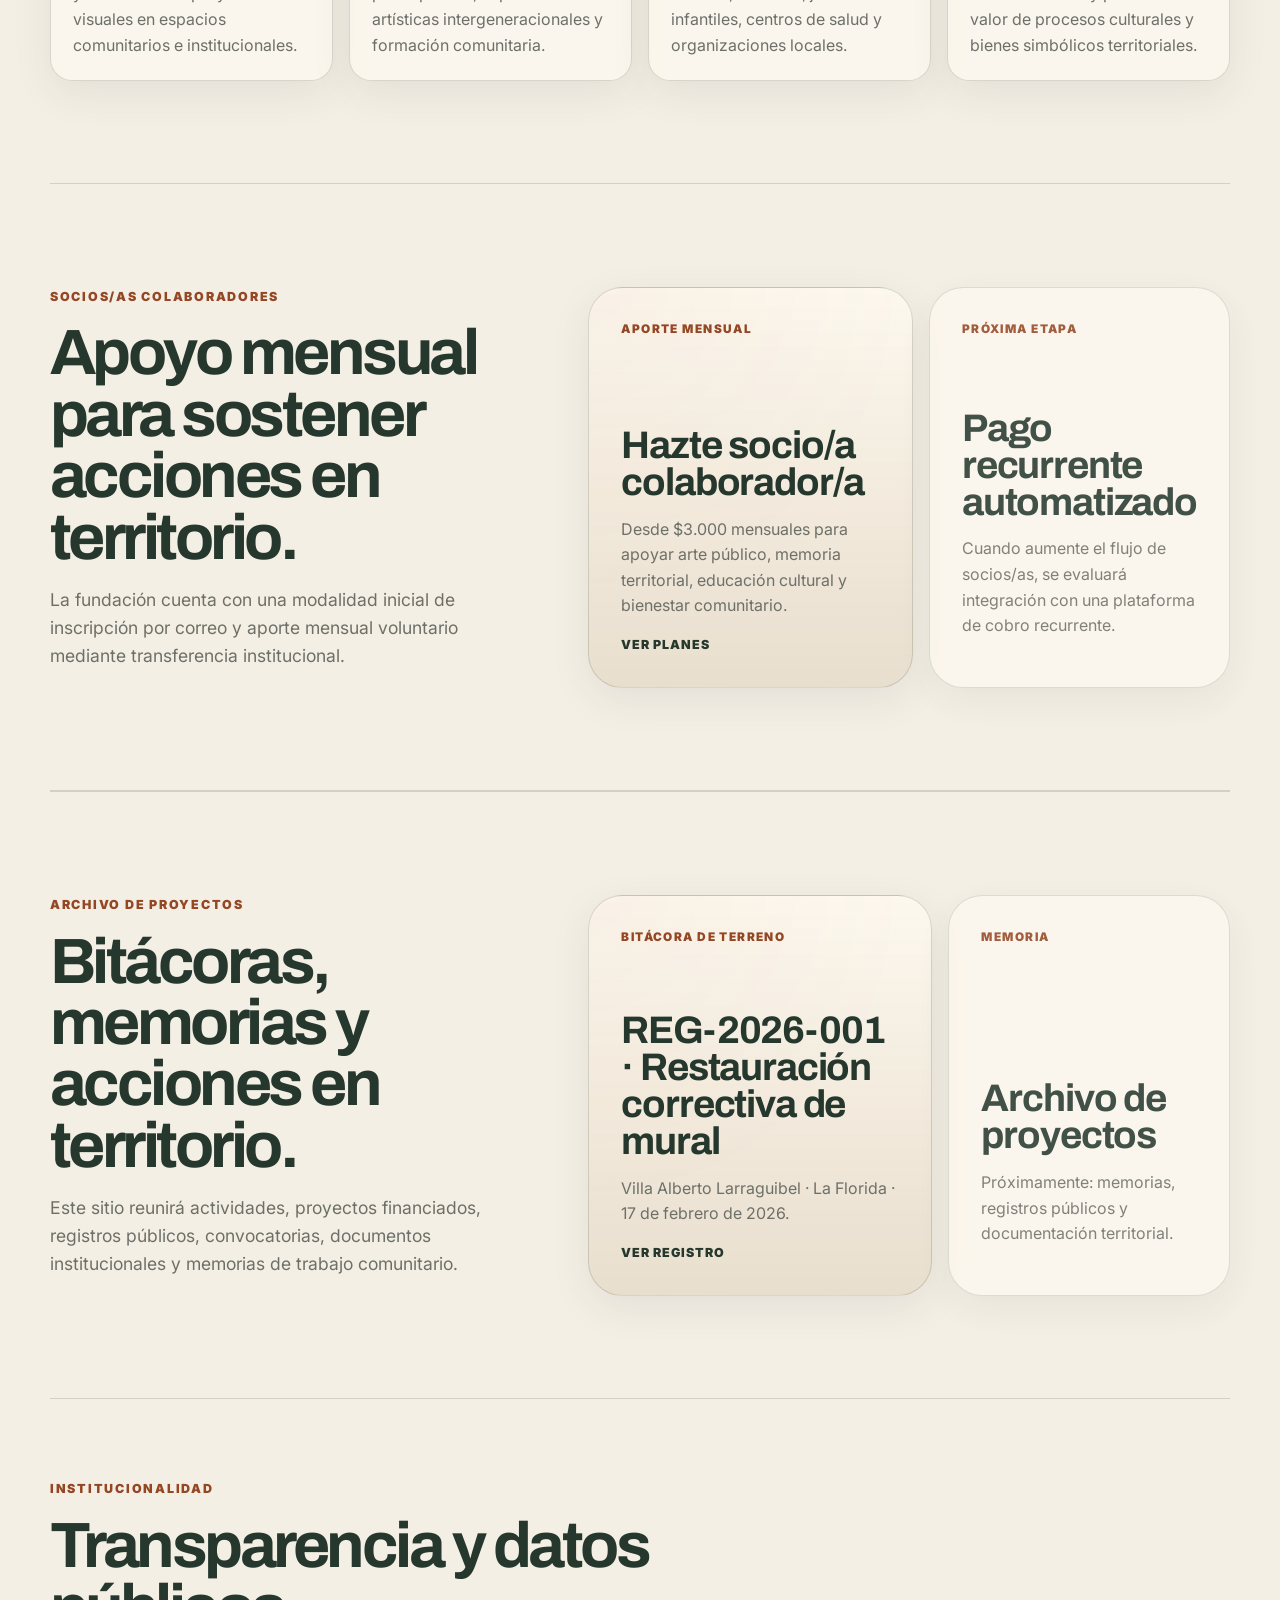
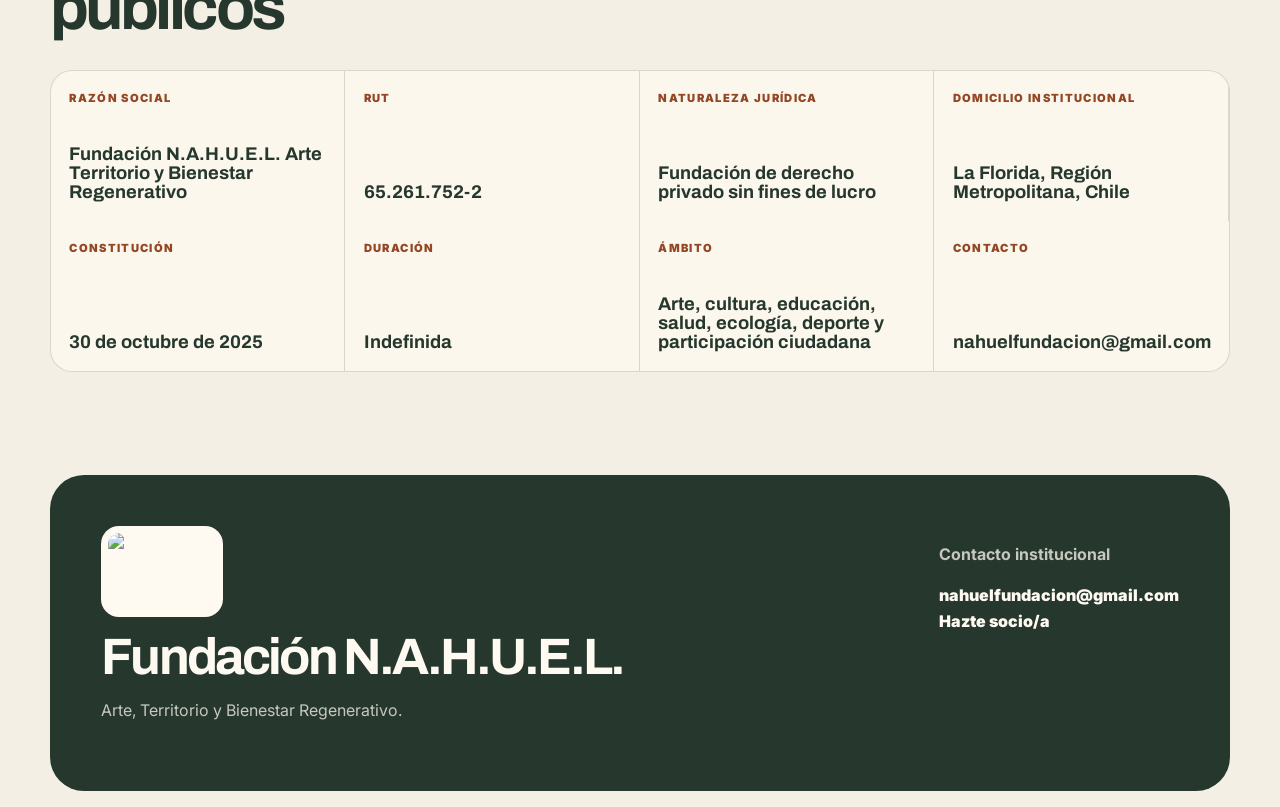
==== commit 0b1f4170: "Agregar acceso a socios colaboradores en index" ====
--- a/index.html
+++ b/index.html
@@ -7,7 +7,7 @@
   <meta name="description" content="Fundación N.A.H.U.E.L. promueve arte, cultura, educación, ecología, salud comunitaria, memoria territorial y bienestar regenerativo desde La Florida, Chile." />
   <meta name="robots" content="index, follow, max-image-preview:large" />
   <meta name="author" content="Fundación N.A.H.U.E.L." />
-  <meta name="keywords" content="Fundación N.A.H.U.E.L., fundación cultural La Florida, arte comunitario, muralismo comunitario, bienestar regenerativo, memoria territorial, restauración patrimonial, educación cultural, participación ciudadana, Chile" />
+  <meta name="keywords" content="Fundación N.A.H.U.E.L., fundación cultural La Florida, arte comunitario, muralismo comunitario, bienestar regenerativo, memoria territorial, restauración patrimonial, educación cultural, participación ciudadana, socios colaboradores, Chile" />
   <meta name="theme-color" content="#f4efe5" />
   <meta name="google-site-verification" content="IC3Q_L5enNN1hU11xEZPng-1R6glkIqD5HlDFHvDslU" />
   <meta name="geo.region" content="CL-RM" />
@@ -111,6 +111,7 @@
       <a href="#objeto">Objeto</a>
       <a href="#lineas">Líneas</a>
       <a href="#proyectos">Archivo</a>
+      <a href="socios.html">Socios</a>
       <a href="#transparencia">Transparencia</a>
       <a href="#contacto">Contacto</a>
     </nav>
@@ -125,8 +126,8 @@
           Fundación N.A.H.U.E.L. articula arte, cultura, educación, ecología, salud comunitaria, urbanismo y participación ciudadana como dimensiones integradas de transformación social, territorial y ambiental.
         </p>
         <div class="hero-actions">
-          <a class="button button-primary" href="#objeto">Ver objeto institucional</a>
-          <a class="button button-secondary" href="#proyectos">Ver archivo</a>
+          <a class="button button-primary" href="socios.html">Hazte socio/a</a>
+          <a class="button button-secondary" href="#objeto">Ver objeto institucional</a>
         </div>
       </div>
 
@@ -245,6 +246,29 @@
       </div>
     </section>
 
+    <section class="section-pad feature-section">
+      <div>
+        <p class="eyebrow">Socios/as colaboradores</p>
+        <h2>Apoyo mensual para sostener acciones en territorio.</h2>
+        <p>
+          La fundación cuenta con una modalidad inicial de inscripción por correo y aporte mensual voluntario mediante transferencia institucional.
+        </p>
+      </div>
+      <div class="archive-grid">
+        <a class="archive-card featured-archive-card" href="socios.html">
+          <span>Aporte mensual</span>
+          <h3>Hazte socio/a colaborador/a</h3>
+          <p>Desde $3.000 mensuales para apoyar arte público, memoria territorial, educación cultural y bienestar comunitario.</p>
+          <strong>Ver planes</strong>
+        </a>
+        <article class="archive-card muted-archive-card">
+          <span>Próxima etapa</span>
+          <h3>Pago recurrente automatizado</h3>
+          <p>Cuando aumente el flujo de socios/as, se evaluará integración con una plataforma de cobro recurrente.</p>
+        </article>
+      </div>
+    </section>
+
     <section id="proyectos" class="section-pad feature-section">
       <div>
         <p class="eyebrow">Archivo de proyectos</p>
@@ -295,6 +319,8 @@
     <div class="footer-contact">
       <p><strong>Contacto institucional</strong></p>
       <a href="mailto:nahuelfundacion@gmail.com">nahuelfundacion@gmail.com</a>
+      <br />
+      <a href="socios.html">Hazte socio/a</a>
     </div>
   </footer>
 
